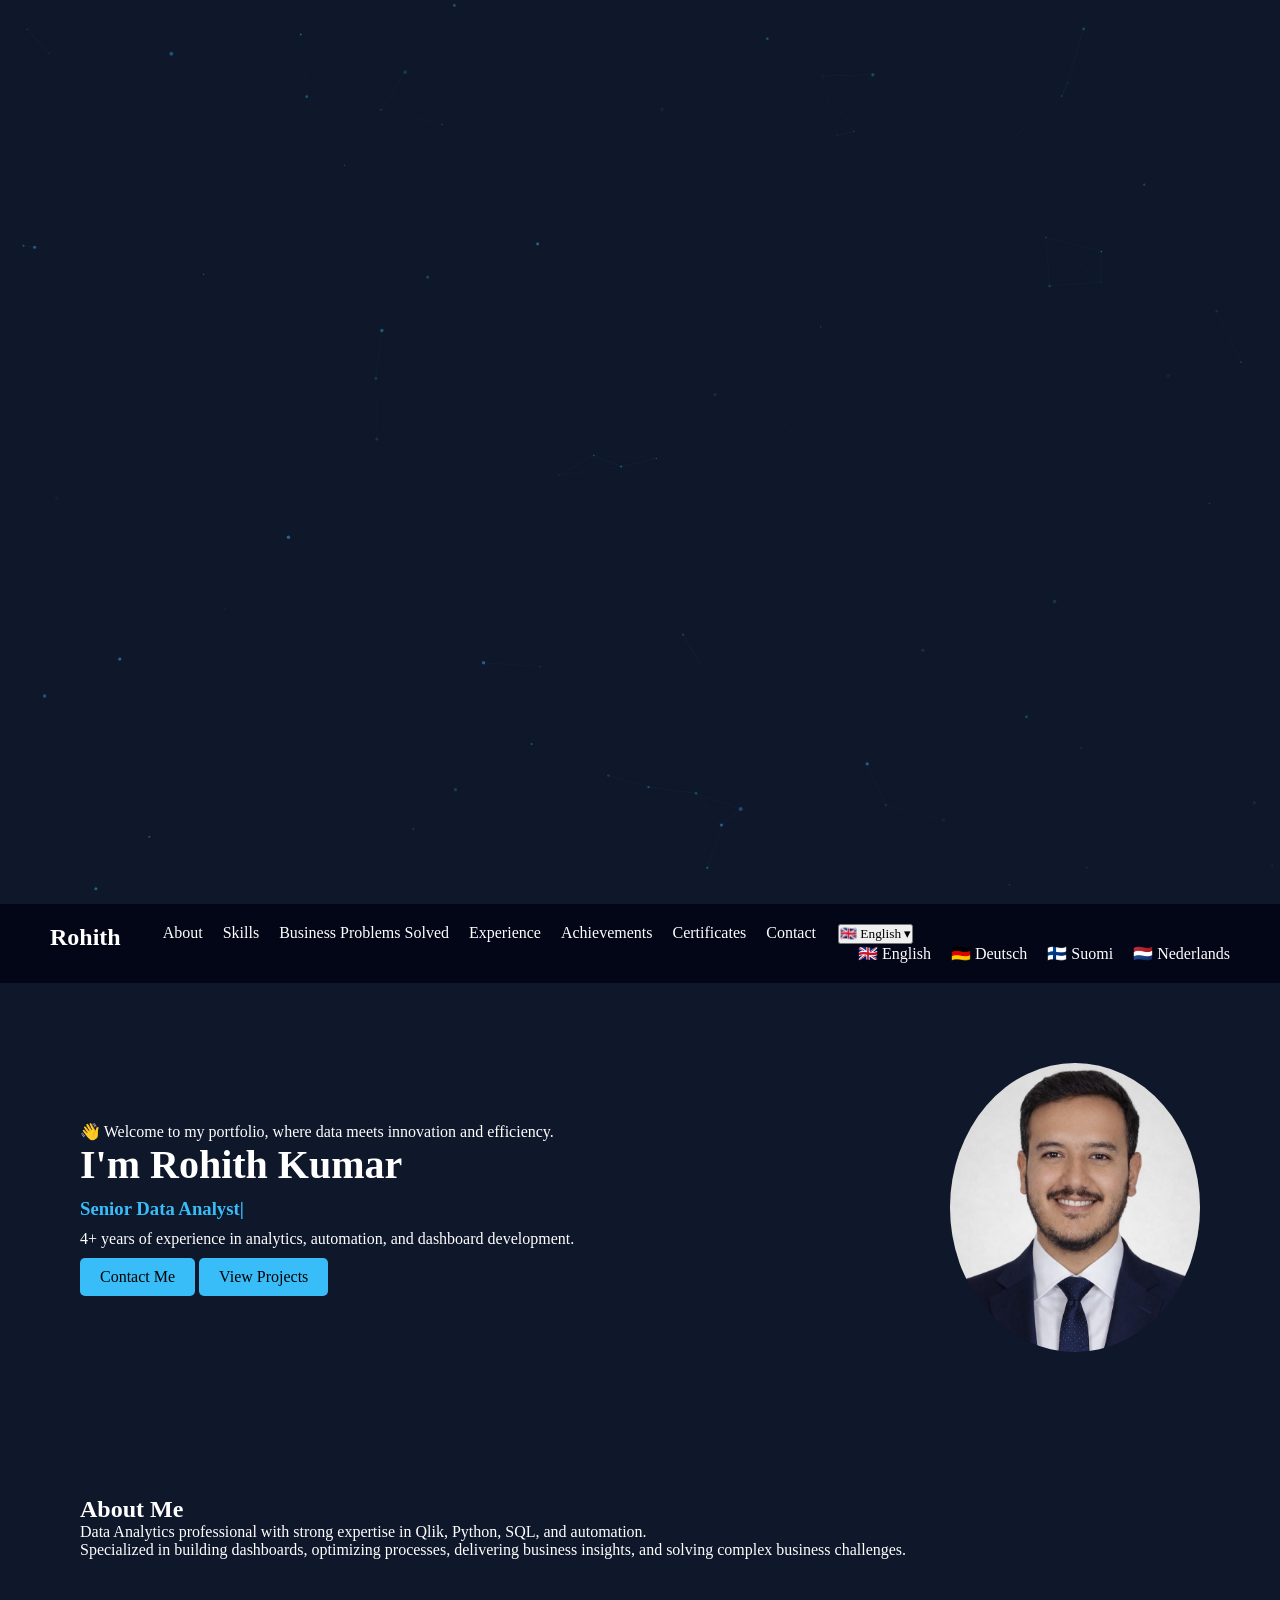
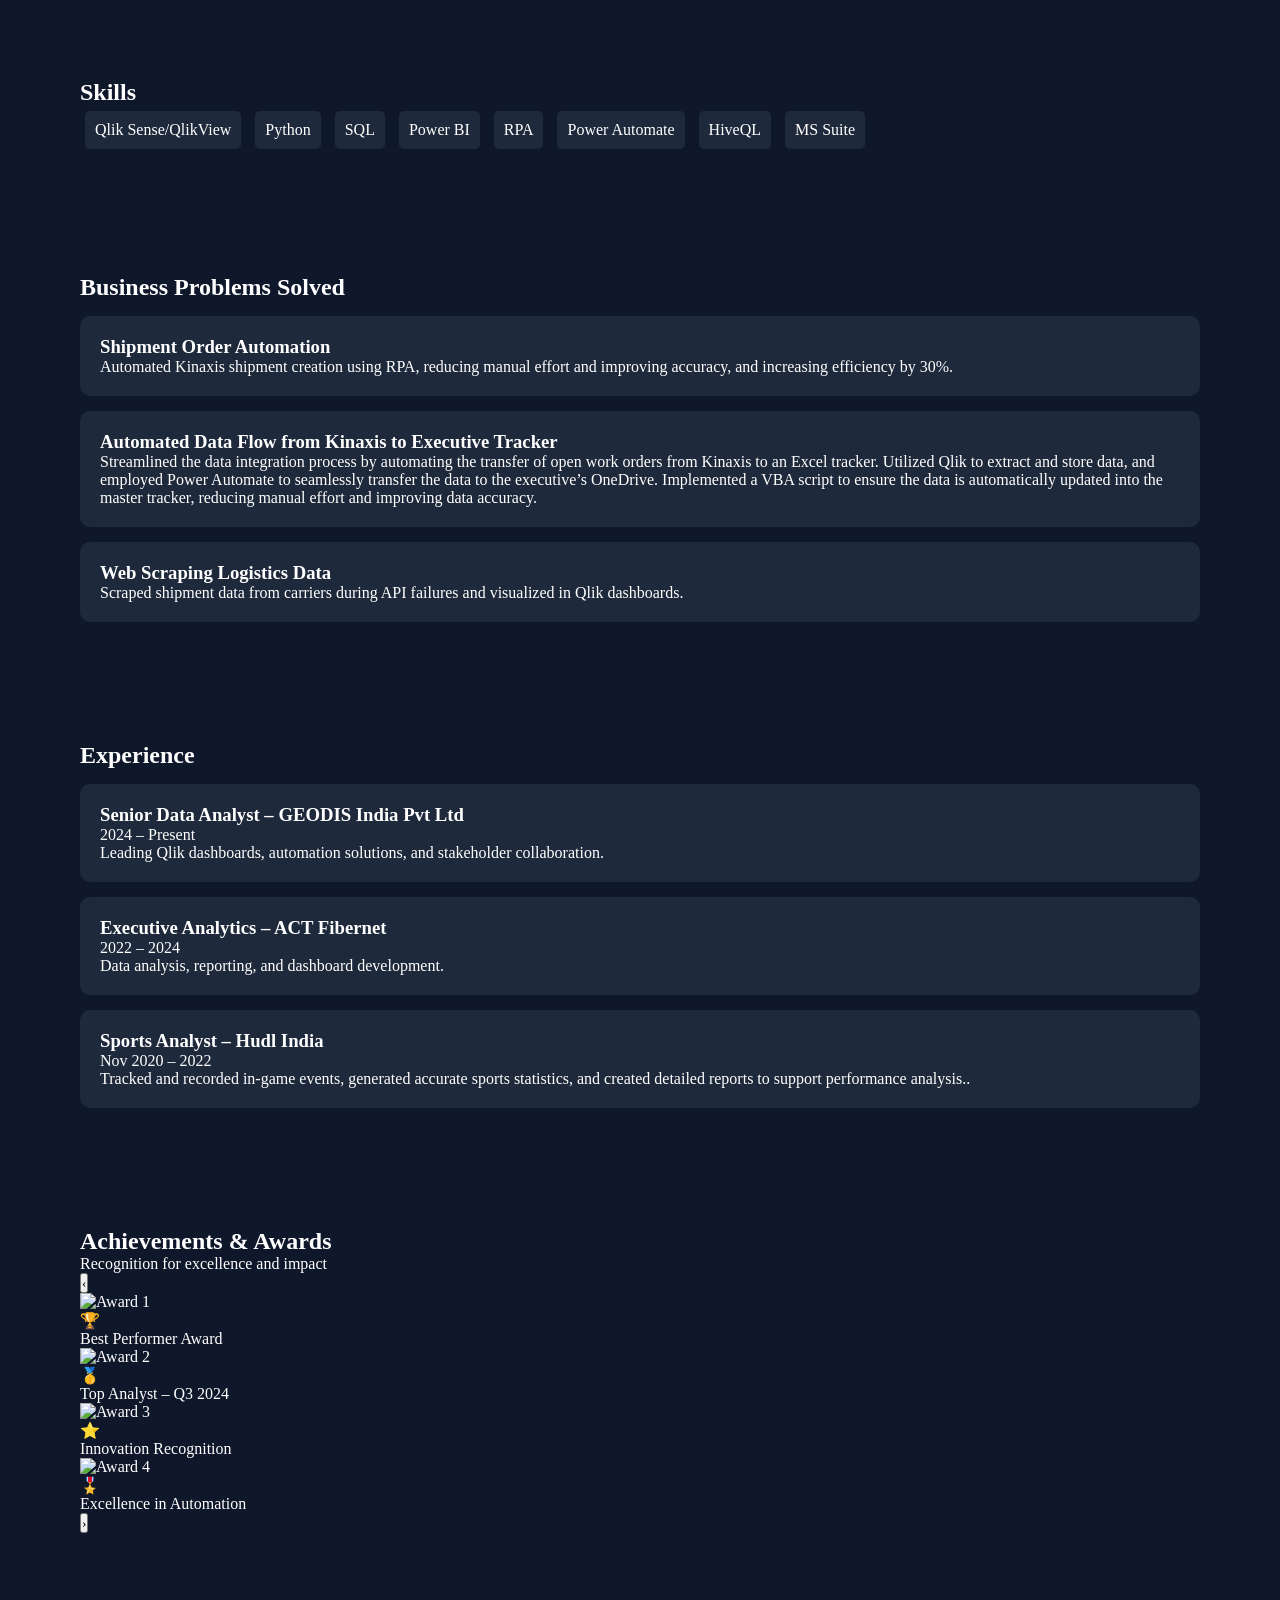
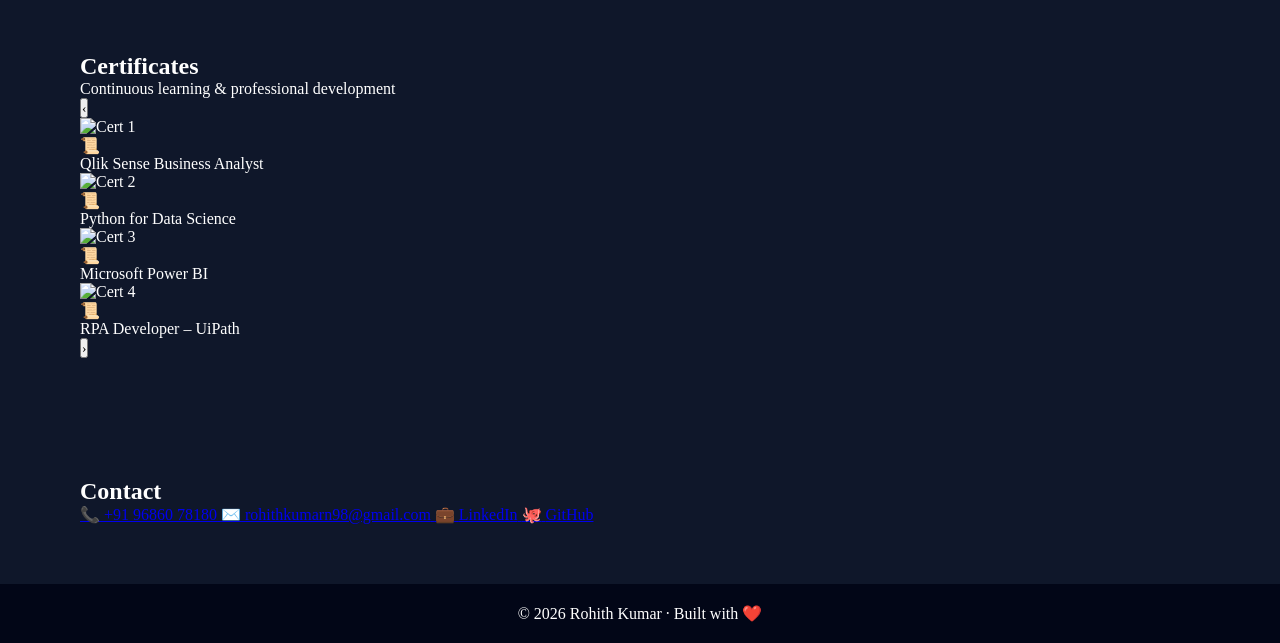
==== index.html @ 21ebf05f "Update fmt.Println message from 'Hello' to 'Goodbye'" ====
<!DOCTYPE html>
<html lang="en">
<head>
    <meta charset="UTF-8">
    <meta name="viewport" content="width=device-width, initial-scale=1.0">
    <title>Rohith Kumar | Data Analyst</title>
    <link rel="stylesheet" href="style.css">
</head>
<body>

<!-- PARTICLE CANVAS -->
<canvas id="particles"></canvas>

<!-- NAVBAR -->
<nav id="navbar">
    <h2 class="nav-logo">Rohith</h2>
    <ul>
        <li><a href="#about"        data-i18n="nav_about">About</a></li>
        <li><a href="#skills"       data-i18n="nav_skills">Skills</a></li>
        <li><a href="#projects"     data-i18n="nav_projects">Business Problems Solved</a></li>
        <li><a href="#experience"   data-i18n="nav_experience">Experience</a></li>
        <li><a href="#achievements" data-i18n="nav_achievements">Achievements</a></li>
        <li><a href="#certificates" data-i18n="nav_certificates">Certificates</a></li>
        <li><a href="#contact"      data-i18n="nav_contact">Contact</a></li>
    </ul>
    <div class="lang-dropdown" id="langDropdown">
        <button class="lang-btn" onclick="toggleLangMenu()" id="langBtn" aria-haspopup="true" aria-expanded="false">
            <span id="currentFlag">🇬🇧</span>
            <span id="currentLangName">English</span>
            <span class="lang-arrow">▾</span>
        </button>
        <ul class="lang-menu" id="langMenu" role="menu">
            <li class="lang-option active" data-lang="en" onclick="setLanguage('en')" role="menuitem"><span>🇬🇧</span> English</li>
            <li class="lang-option" data-lang="de" onclick="setLanguage('de')" role="menuitem"><span>🇩🇪</span> Deutsch</li>
            <li class="lang-option" data-lang="fi" onclick="setLanguage('fi')" role="menuitem"><span>🇫🇮</span> Suomi</li>
            <li class="lang-option" data-lang="nl" onclick="setLanguage('nl')" role="menuitem"><span>🇳🇱</span> Nederlands</li>
        </ul>
    </div>
</nav>

<!-- HERO -->
<section class="hero">
    <div class="hero-text">
        <p class="hero-eyebrow">👋 Welcome to my portfolio, where data meets innovation and efficiency.</p>
        <h1 data-i18n="hero_greeting">I'm Rohith Kumar</h1>
        <h3 class="typewriter-wrap">
            <span id="typewriter"></span><span class="cursor">|</span>
        </h3>
        <p data-i18n="hero_desc" class="hero-desc">4+ years of experience in analytics, automation, and dashboard development.</p>
        <div class="hero-btns">
            <a href="#contact" class="btn" data-i18n="hero_cta">Contact Me</a>
            <a href="#projects" class="btn btn-outline" data-i18n="hero_projects_btn">View Projects</a>
        </div>
    </div>
    <div class="hero-img">
        <div class="img-ring"></div>
        <img src="images/profile.jpg" alt="Rohith">
    </div>
</section>

<!-- ABOUT -->
<section id="about" class="reveal">
    <h2 data-i18n="nav_about">About Me</h2>
    <p data-i18n="about_text">Data Analytics professional with strong expertise in Qlik, Python, SQL, and automation. <br>
        Specialized in building dashboards, optimizing processes, delivering business insights, and solving complex business challenges.</p>
</section>

<!-- SKILLS -->
<section id="skills" class="reveal">
    <h2 data-i18n="nav_skills">Skills</h2>
    <div class="skills-container">
        <span class="skill-tag">Qlik Sense/QlikView</span>
        <span class="skill-tag">Python</span>
        <span class="skill-tag">SQL</span>
        <span class="skill-tag">Power BI</span>
        <span class="skill-tag">RPA</span>
        <span class="skill-tag">Power Automate</span>
        <span class="skill-tag">HiveQL</span>
        <span class="skill-tag">MS Suite</span>
    </div>
</section>

<!-- PROJECTS -->
<section id="projects" class="reveal">
    <h2 data-i18n="nav_projects">Business Problems Solved</h2>
    <div class="card stagger-child">
        <h3 data-i18n="proj1_title">Shipment Order Automation</h3>
        <p data-i18n="proj1_desc">Automated Kinaxis shipment creation using RPA, reducing manual effort and improving accuracy, and increasing efficiency by 30%.</p>
    </div>
    <div class="card stagger-child">
        <h3 data-i18n="proj2_title">Automated Data Flow from Kinaxis to Executive Tracker</h3>
        <p data-i18n="proj2_desc">Streamlined the data integration process by automating the transfer of open work orders from Kinaxis to an Excel tracker. 
            Utilized Qlik to extract and store data, and employed Power Automate to seamlessly transfer the data to the executive’s OneDrive. 
            Implemented a VBA script to ensure the data is automatically updated into the master tracker, reducing manual effort and improving data accuracy.</p>
    </div>
    <div class="card stagger-child">
        <h3 data-i18n="proj3_title">Web Scraping Logistics Data</h3>
        <p data-i18n="proj3_desc">Scraped shipment data from carriers during API failures and visualized in Qlik dashboards.</p>
    </div>
</section>

<!-- EXPERIENCE -->
<section id="experience" class="reveal">
    <h2 data-i18n="nav_experience">Experience</h2>
    <div class="timeline">
        <div class="tl-item stagger-child">
            <div class="tl-dot"></div>
            <div class="card tl-card">
                <h3 data-i18n="exp1_title">Senior Data Analyst – GEODIS India Pvt Ltd</h3>
                <p class="tl-date">2024 – Present</p>
                <p data-i18n="exp1_desc">Leading Qlik dashboards, automation solutions, and stakeholder collaboration.</p>
            </div>
        </div>
        <div class="tl-item stagger-child">
            <div class="tl-dot"></div>
            <div class="card tl-card">
                <h3 data-i18n="exp2_title">Executive Analytics – ACT Fibernet</h3>
                <p class="tl-date">2022 – 2024</p>
                <p data-i18n="exp2_desc">Data analysis, reporting, and dashboard development.</p>
            </div>
        </div>
        <div class="tl-item stagger-child">
            <div class="tl-dot"></div>
            <div class="card tl-card">
                <h3 data-i18n="exp3_title">Sports Analyst – Hudl India</h3>
                <p class="tl-date">Nov 2020 – 2022</p>
                <p data-i18n="exp3_desc">Tracked and recorded in-game events, generated accurate sports statistics, and created detailed reports to support performance analysis..</p>
            </div>
        </div>
    </div>
</section>

<!-- ACHIEVEMENTS -->
<section id="achievements" class="reveal">
    <h2 data-i18n="nav_achievements">Achievements & Awards</h2>
    <p class="section-subtitle" data-i18n="achievements_subtitle">Recognition for excellence and impact</p>
    <div class="carousel-wrapper">
        <button class="carousel-btn" onclick="moveCarousel('achievements-track',-1)">&#8249;</button>
        <div class="carousel-viewport">
            <div class="carousel-track" id="achievements-track">
                <div class="carousel-slide">
                    <div class="slide-img-wrap"><img src="images/achievements/award1.jpg" alt="Award 1" onerror="this.parentElement.classList.add('img-placeholder')"><div class="placeholder-icon">🏆</div></div>
                    <p class="slide-label" data-i18n="award1_label">Best Performer Award</p>
                </div>
                <div class="carousel-slide">
                    <div class="slide-img-wrap"><img src="images/achievements/award2.jpg" alt="Award 2" onerror="this.parentElement.classList.add('img-placeholder')"><div class="placeholder-icon">🥇</div></div>
                    <p class="slide-label" data-i18n="award2_label">Top Analyst – Q3 2024</p>
                </div>
                <div class="carousel-slide">
                    <div class="slide-img-wrap"><img src="images/achievements/award3.jpg" alt="Award 3" onerror="this.parentElement.classList.add('img-placeholder')"><div class="placeholder-icon">⭐</div></div>
                    <p class="slide-label" data-i18n="award3_label">Innovation Recognition</p>
                </div>
                <div class="carousel-slide">
                    <div class="slide-img-wrap"><img src="images/achievements/award4.jpg" alt="Award 4" onerror="this.parentElement.classList.add('img-placeholder')"><div class="placeholder-icon">🎖️</div></div>
                    <p class="slide-label" data-i18n="award4_label">Excellence in Automation</p>
                </div>
            </div>
        </div>
        <button class="carousel-btn" onclick="moveCarousel('achievements-track',1)">&#8250;</button>
    </div>
    <div class="carousel-dots" id="achievements-dots"></div>
</section>

<!-- CERTIFICATES -->
<section id="certificates" class="reveal">
    <h2 data-i18n="nav_certificates">Certificates</h2>
    <p class="section-subtitle" data-i18n="certificates_subtitle">Continuous learning & professional development</p>
    <div class="carousel-wrapper">
        <button class="carousel-btn" onclick="moveCarousel('certificates-track',-1)">&#8249;</button>
        <div class="carousel-viewport">
            <div class="carousel-track" id="certificates-track">
                <div class="carousel-slide">
                    <div class="slide-img-wrap"><img src="images/certificates/cert1.jpg" alt="Cert 1" onerror="this.parentElement.classList.add('img-placeholder')"><div class="placeholder-icon">📜</div></div>
                    <p class="slide-label">Qlik Sense Business Analyst</p>
                </div>
                <div class="carousel-slide">
                    <div class="slide-img-wrap"><img src="images/certificates/cert2.jpg" alt="Cert 2" onerror="this.parentElement.classList.add('img-placeholder')"><div class="placeholder-icon">📜</div></div>
                    <p class="slide-label">Python for Data Science</p>
                </div>
                <div class="carousel-slide">
                    <div class="slide-img-wrap"><img src="images/certificates/cert3.jpg" alt="Cert 3" onerror="this.parentElement.classList.add('img-placeholder')"><div class="placeholder-icon">📜</div></div>
                    <p class="slide-label">Microsoft Power BI</p>
                </div>
                <div class="carousel-slide">
                    <div class="slide-img-wrap"><img src="images/certificates/cert4.jpg" alt="Cert 4" onerror="this.parentElement.classList.add('img-placeholder')"><div class="placeholder-icon">📜</div></div>
                    <p class="slide-label">RPA Developer – UiPath</p>
                </div>
            </div>
        </div>
        <button class="carousel-btn" onclick="moveCarousel('certificates-track',1)">&#8250;</button>
    </div>
    <div class="carousel-dots" id="certificates-dots"></div>
</section>

<!-- CONTACT -->
<section id="contact" class="reveal">
    <h2 data-i18n="nav_contact">Contact</h2>
    <div class="contact-grid">
        <a class="contact-card" href="tel:+919686078180">
            <span class="contact-icon">📞</span>
            <span>+91 96860 78180</span>
        </a>
        <a class="contact-card" href="mailto:rohithkumarn98@gmail.com">
            <span class="contact-icon">✉️</span>
            <span>rohithkumarn98@gmail.com</span>
        </a>
        <a class="contact-card" href="https://www.linkedin.com/in/rohith-kumar-n-ba885510a/" target="_blank" rel="noopener noreferrer">
            <span class="contact-icon">💼</span>
            <span>LinkedIn</span>
        </a>
        <a class="contact-card" href="https://github.com/Rohithmalur" target="_blank" rel="noopener noreferrer">
            <span class="contact-icon">🐙</span>
            <span>GitHub</span>
        </a>
    </div>
</section>

<footer>
    <p>© 2026 Rohith Kumar · Built with ❤️</p>
</footer>

<script>
// ═══════════════════════════════════════════════════════
//  PARTICLES
// ═══════════════════════════════════════════════════════
(function () {
    const canvas = document.getElementById('particles');
    const ctx = canvas.getContext('2d');
    let W, H, dots = [];

    function resize() {
        W = canvas.width  = window.innerWidth;
        H = canvas.height = window.innerHeight;
    }

    function makeDot() {
        return {
            x: Math.random() * W,
            y: Math.random() * H,
            r: Math.random() * 1.5 + 0.5,
            dx: (Math.random() - 0.5) * 0.4,
            dy: (Math.random() - 0.5) * 0.4,
            a: Math.random()
        };
    }

    function init() {
        resize();
        dots = Array.from({ length: 80 }, makeDot);
    }

    function draw() {
        ctx.clearRect(0, 0, W, H);
        dots.forEach(d => {
            d.x += d.dx; d.y += d.dy;
            if (d.x < 0 || d.x > W) d.dx *= -1;
            if (d.y < 0 || d.y > H) d.dy *= -1;
            ctx.beginPath();
            ctx.arc(d.x, d.y, d.r, 0, Math.PI * 2);
            ctx.fillStyle = `rgba(56,189,248,${d.a * 0.5})`;
            ctx.fill();
        });
        // lines between nearby dots
        for (let i = 0; i < dots.length; i++) {
            for (let j = i + 1; j < dots.length; j++) {
                const dx = dots[i].x - dots[j].x;
                const dy = dots[i].y - dots[j].y;
                const dist = Math.sqrt(dx * dx + dy * dy);
                if (dist < 120) {
                    ctx.beginPath();
                    ctx.moveTo(dots[i].x, dots[i].y);
                    ctx.lineTo(dots[j].x, dots[j].y);
                    ctx.strokeStyle = `rgba(56,189,248,${0.12 * (1 - dist / 120)})`;
                    ctx.lineWidth = 0.6;
                    ctx.stroke();
                }
            }
        }
        requestAnimationFrame(draw);
    }

    window.addEventListener('resize', resize);
    init();
    draw();
})();

// ═══════════════════════════════════════════════════════
//  TYPEWRITER
// ═══════════════════════════════════════════════════════
const roles = [
    'Senior Data Analyst',
    'RPA Specialist',
    'BI Developer',
    'AI/ML Enthusiast'
];
let rIdx = 0, cIdx = 0, deleting = false;
const twEl = document.getElementById('typewriter');

function typeWriter() {
    const word = roles[rIdx];
    if (!deleting) {
        twEl.textContent = word.slice(0, ++cIdx);
        if (cIdx === word.length) { deleting = true; setTimeout(typeWriter, 1800); return; }
    } else {
        twEl.textContent = word.slice(0, --cIdx);
        if (cIdx === 0) { deleting = false; rIdx = (rIdx + 1) % roles.length; }
    }
    setTimeout(typeWriter, deleting ? 60 : 100);
}
typeWriter();

// ═══════════════════════════════════════════════════════
//  SCROLL REVEAL
// ═══════════════════════════════════════════════════════
const revealObs = new IntersectionObserver((entries) => {
    entries.forEach(entry => {
        if (entry.isIntersecting) {
            entry.target.classList.add('revealed');
            // stagger children
            entry.target.querySelectorAll('.stagger-child').forEach((el, i) => {
                el.style.transitionDelay = `${i * 0.12}s`;
                el.classList.add('revealed');
            });
            entry.target.querySelectorAll('.skill-tag').forEach((el, i) => {
                el.style.transitionDelay = `${i * 0.07}s`;
                el.classList.add('revealed');
            });
        }
    });
}, { threshold: 0.12 });

document.querySelectorAll('.reveal').forEach(el => revealObs.observe(el));

// ═══════════════════════════════════════════════════════
//  NAVBAR SCROLL SHRINK
// ═══════════════════════════════════════════════════════
window.addEventListener('scroll', () => {
    document.getElementById('navbar').classList.toggle('scrolled', window.scrollY > 40);
});

// ═══════════════════════════════════════════════════════
//  ACTIVE NAV LINK
// ═══════════════════════════════════════════════════════
const sections = document.querySelectorAll('section[id]');
const navLinks = document.querySelectorAll('nav ul a');
window.addEventListener('scroll', () => {
    let current = '';
    sections.forEach(s => {
        if (window.scrollY >= s.offsetTop - 120) current = s.id;
    });
    navLinks.forEach(a => {
        a.classList.toggle('active-link', a.getAttribute('href') === '#' + current);
    });
});

// ═══════════════════════════════════════════════════════
//  TRANSLATIONS
// ═══════════════════════════════════════════════════════
const translations = {
    en: {
        nav_about:"About", nav_skills:"Skills", nav_projects:"Projects",
        nav_experience:"Experience", nav_achievements:"Achievements & Awards",
        nav_certificates:"Certificates", nav_contact:"Contact",
        hero_greeting:"Hi, I'm Rohith Kumar",
        hero_desc:"4+ years of experience in analytics, automation, and dashboard development.",
        hero_cta:"Contact Me", hero_projects_btn:"View Projects",
        about_text:"Data Analytics professional with strong expertise in Qlik, Python, SQL, and automation. Specialized in building dashboards, optimizing processes, and delivering business insights.",
        proj1_title:"Shipment Order Automation",
        proj1_desc:"Automated Kinaxis shipment creation using RPA, reducing manual effort and improving accuracy.",
        proj2_title:"Work Order Pipeline",
        proj2_desc:"Built automated pipeline routing tasks to operations, reducing processing time.",
        proj3_title:"Web Scraping Logistics Data",
        proj3_desc:"Scraped shipment data from carriers during API failures and visualized in Qlik dashboards.",
        exp1_title:"Senior Data Analyst – GEODIS India Pvt Ltd",
        exp1_desc:"Leading Qlik dashboards, automation solutions, and stakeholder collaboration.",
        exp2_title:"Executive Analytics – ACT Fibernet",
        exp2_desc:"Data analysis, reporting, and dashboard development.",
        exp3_title:"Sports Analyst – Hudl India",
        exp3_desc:"Data analysis, reporting, and dashboard development.",
        achievements_subtitle:"Recognition for excellence and impact",
        certificates_subtitle:"Continuous learning & professional development",
        award1_label:"Best Performer Award", award2_label:"Top Analyst – Q3 2024",
        award3_label:"Innovation Recognition", award4_label:"Excellence in Automation",
        contact_phone:"Phone No",
    },
    de: {
        nav_about:"Über mich", nav_skills:"Fähigkeiten", nav_projects:"Projekte",
        nav_experience:"Erfahrung", nav_achievements:"Auszeichnungen",
        nav_certificates:"Zertifikate", nav_contact:"Kontakt",
        hero_greeting:"Hallo, ich bin Rohith Kumar",
        hero_desc:"Über 4 Jahre Erfahrung in Analytik, Automatisierung und Dashboard-Entwicklung.",
        hero_cta:"Kontaktiere mich", hero_projects_btn:"Projekte ansehen",
        about_text:"Data-Analytics-Fachmann mit fundierter Expertise in Qlik, Python, SQL und Automatisierung. Spezialisiert auf die Erstellung von Dashboards, Prozessoptimierung und die Lieferung von Geschäftseinblicken.",
        proj1_title:"Automatisierung von Versandaufträgen",
        proj1_desc:"Automatisierte Kinaxis-Sendungserstellung mit RPA, Reduzierung des manuellen Aufwands.",
        proj2_title:"Arbeitsauftrags-Pipeline",
        proj2_desc:"Automatisierte Pipeline zum Weiterleiten von Aufgaben an den Betrieb.",
        proj3_title:"Web Scraping von Logistikdaten",
        proj3_desc:"Sendungsdaten bei API-Ausfällen gescrapt und in Qlik-Dashboards visualisiert.",
        exp1_title:"Senior Data Analyst – GEODIS India Pvt Ltd",
        exp1_desc:"Leitung von Qlik-Dashboards, Automatisierungslösungen und Stakeholder-Zusammenarbeit.",
        exp2_title:"Executive Analytics – ACT Fibernet",
        exp2_desc:"Datenanalyse, Berichterstattung und Dashboard-Entwicklung.",
        exp3_title:"Sports Analyst – Hudl India",
        exp3_desc:"Datenanalyse, Berichterstattung und Dashboard-Entwicklung.",
        achievements_subtitle:"Anerkennung für Exzellenz und Wirkung",
        certificates_subtitle:"Kontinuierliches Lernen & berufliche Weiterentwicklung",
        award1_label:"Bester Mitarbeiter Preis", award2_label:"Top-Analyst – Q3 2024",
        award3_label:"Innovationsanerkennung", award4_label:"Exzellenz in der Automatisierung",
        contact_phone:"Telefonnummer",
    },
    fi: {
        nav_about:"Tietoja", nav_skills:"Taidot", nav_projects:"Projektit",
        nav_experience:"Kokemus", nav_achievements:"Saavutukset & Palkinnot",
        nav_certificates:"Sertifikaatit", nav_contact:"Yhteystiedot",
        hero_greeting:"Hei, olen Rohith Kumar",
        hero_desc:"Yli 4 vuoden kokemus analytiikasta, automaatiosta ja kojelautakehityksestä.",
        hero_cta:"Ota yhteyttä", hero_projects_btn:"Katso projektit",
        about_text:"Data-analytiikan ammattilainen, jolla on vahva osaaminen Qlikissä, Pythonissa, SQL:ssä ja automaatiossa.",
        proj1_title:"Lähetystilausten automaatio",
        proj1_desc:"Automatisoitu Kinaxis-lähetysten luominen RPA:lla.",
        proj2_title:"Työtilaus-putkilinja",
        proj2_desc:"Rakennettu automaattinen putkilinja tehtävien ohjaamiseksi toiminnoille.",
        proj3_title:"Logistiikkatietojen web-kaavinta",
        proj3_desc:"Kerätty lähetystietoja rahdinantajilta API-virheiden aikana.",
        exp1_title:"Vanhempi data-analyytikko – GEODIS India Pvt Ltd",
        exp1_desc:"Qlik-kojelautien, automaatioratkaisujen ja sidosryhmäyhteistyön johtaminen.",
        exp2_title:"Analytiikan toimihenkilö – ACT Fibernet",
        exp2_desc:"Data-analyysi, raportointi ja kojelautakehitys.",
        exp3_title:"Urheiluanalyytikko – Hudl India",
        exp3_desc:"Data-analyysi, raportointi ja kojelautakehitys.",
        achievements_subtitle:"Tunnustus erinomaisuudesta ja vaikutuksesta",
        certificates_subtitle:"Jatkuva oppiminen & ammatillinen kehitys",
        award1_label:"Paras suorittaja -palkinto", award2_label:"Huippuanalyytikko – Q3 2024",
        award3_label:"Innovaatiotunnustus", award4_label:"Erinomaisuus automaatiossa",
        contact_phone:"Puhelinnumero",
    },
    nl: {
        nav_about:"Over mij", nav_skills:"Vaardigheden", nav_projects:"Projecten",
        nav_experience:"Ervaring", nav_achievements:"Prestaties & Prijzen",
        nav_certificates:"Certificaten", nav_contact:"Contact",
        hero_greeting:"Hoi, ik ben Rohith Kumar",
        hero_desc:"Meer dan 4 jaar ervaring in analytics, automatisering en dashboard-ontwikkeling.",
        hero_cta:"Neem contact op", hero_projects_btn:"Bekijk projecten",
        about_text:"Data Analytics professional met sterke expertise in Qlik, Python, SQL en automatisering. Gespecialiseerd in het bouwen van dashboards en het leveren van zakelijke inzichten.",
        proj1_title:"Automatisering van verzendorders",
        proj1_desc:"Geautomatiseerde Kinaxis-zendingscreatie met RPA, vermindering van handmatige inspanning.",
        proj2_title:"Werkorder-pijplijn",
        proj2_desc:"Geautomatiseerde pijplijn gebouwd voor het routeren van taken naar operaties.",
        proj3_title:"Web scraping van logistieke data",
        proj3_desc:"Verzendingsgegevens gescrapet bij API-storingen en gevisualiseerd in Qlik-dashboards.",
        exp1_title:"Senior Data Analyst – GEODIS India Pvt Ltd",
        exp1_desc:"Leiding over Qlik-dashboards, automatiseringsoplossingen en samenwerking met belanghebbenden.",
        exp2_title:"Executive Analytics – ACT Fibernet",
        exp2_desc:"Data-analyse, rapportage en dashboard-ontwikkeling.",
        exp3_title:"Sports Analyst – Hudl India",
        exp3_desc:"Data-analyse, rapportage en dashboard-ontwikkeling.",
        achievements_subtitle:"Erkenning voor uitmuntendheid en impact",
        certificates_subtitle:"Continu leren & professionele ontwikkeling",
        award1_label:"Beste Presteerder Prijs", award2_label:"Top Analyst – Q3 2024",
        award3_label:"Innovatie Erkenning", award4_label:"Uitmuntendheid in Automatisering",
        contact_phone:"Telefoonnummer",
    }
};

const langMeta = {
    en:{flag:'🇬🇧',name:'English'},
    de:{flag:'🇩🇪',name:'Deutsch'},
    fi:{flag:'🇫🇮',name:'Suomi'},
    nl:{flag:'🇳🇱',name:'Nederlands'},
};

function setLanguage(lang) {
    const t = translations[lang];
    document.documentElement.lang = lang;
    document.querySelectorAll('[data-i18n]').forEach(el => {
        const k = el.getAttribute('data-i18n');
        if (t[k] !== undefined) el.textContent = t[k];
    });
    document.getElementById('currentFlag').textContent     = langMeta[lang].flag;
    document.getElementById('currentLangName').textContent = langMeta[lang].name;
    document.querySelectorAll('.lang-option').forEach(o =>
        o.classList.toggle('active', o.dataset.lang === lang)
    );
    closeLangMenu();
}

function toggleLangMenu() {
    const open = document.getElementById('langMenu').classList.toggle('open');
    document.getElementById('langBtn').setAttribute('aria-expanded', open);
}
function closeLangMenu() {
    document.getElementById('langMenu').classList.remove('open');
    document.getElementById('langBtn').setAttribute('aria-expanded','false');
}
document.addEventListener('click', e => {
    if (!document.getElementById('langDropdown').contains(e.target)) closeLangMenu();
});

// ═══════════════════════════════════════════════════════
//  CAROUSEL
// ═══════════════════════════════════════════════════════
const carouselState = {};

function initCarousel(trackId, dotsId) {
    const track = document.getElementById(trackId);
    const total = track.querySelectorAll('.carousel-slide').length;
    const vis   = getVisible();
    carouselState[trackId] = { current:0, total, autoTimer:null };
    const dotsEl = document.getElementById(dotsId);
    dotsEl.innerHTML = '';
    for (let i = 0; i < total - vis + 1; i++) {
        const d = document.createElement('span');
        d.className = 'dot' + (i===0?' active':'');
        d.addEventListener('click', () => goToSlide(trackId, i));
        dotsEl.appendChild(d);
    }
    startAuto(trackId);
}

function getVisible() {
    return window.innerWidth < 600 ? 1 : window.innerWidth < 900 ? 2 : 3;
}

function goToSlide(trackId, index) {
    const state = carouselState[trackId];
    const track = document.getElementById(trackId);
    const vis   = getVisible();
    const max   = state.total - vis;
    state.current = Math.max(0, Math.min(index, max));
    const w = track.parentElement.offsetWidth / vis;
    track.style.transform = `translateX(-${state.current * w}px)`;
    const dotsId = trackId.replace('-track','-dots');
    document.querySelectorAll(`#${dotsId} .dot`).forEach((d,i)=>
        d.classList.toggle('active', i===state.current)
    );
    resetAuto(trackId);
}

function moveCarousel(trackId, dir) {
    const state = carouselState[trackId];
    const max   = state.total - getVisible();
    let next = state.current + dir;
    if (next < 0) next = max;
    if (next > max) next = 0;
    goToSlide(trackId, next);
}

function startAuto(id) {
    carouselState[id].autoTimer = setInterval(() => moveCarousel(id,1), 3000);
}
function resetAuto(id) {
    clearInterval(carouselState[id].autoTimer);
    startAuto(id);
}

window.addEventListener('load', () => {
    initCarousel('achievements-track','achievements-dots');
    initCarousel('certificates-track','certificates-dots');
    ['achievements-track','certificates-track'].forEach(id => {
        const w = document.getElementById(id).closest('.carousel-wrapper');
        w.addEventListener('mouseenter',()=>clearInterval(carouselState[id].autoTimer));
        w.addEventListener('mouseleave',()=>resetAuto(id));
    });
});

window.addEventListener('resize', () => {
    ['achievements-track','certificates-track'].forEach(id=>{
        if (carouselState[id]) goToSlide(id, carouselState[id].current);
    });
});
</script>
</body>
</html>
---- style.css ----
* {
    margin: 0;
    padding: 0;
    box-sizing: border-box;
    font-family: 'Segoe UI';
}

body {
    background: #0f172a;
    color: white;
}

/* NAV */
nav {
    display: flex;
    justify-content: space-between;
    padding: 20px 50px;
    background: #020617;
}

nav ul {
    display: flex;
    list-style: none;
}

nav ul li {
    margin-left: 20px;
}

nav a {
    color: white;
    text-decoration: none;
}

/* HERO */
.hero {
    display: flex;
    justify-content: space-between;
    align-items: center;
    padding: 80px;
}

.hero-text h1 {
    font-size: 40px;
}

.hero-text h3 {
    color: #38bdf8;
    margin: 10px 0;
}

.btn {
    background: #38bdf8;
    padding: 10px 20px;
    display: inline-block;
    margin-top: 10px;
    text-decoration: none;
    color: black;
    border-radius: 5px;
}

.hero-img img {
    width: 250px;
    border-radius: 50%;
}

/* SECTION */
section {
    padding: 60px 80px;
}

/* SKILLS */
.skills-container span {
    display: inline-block;
    background: #1e293b;
    padding: 10px;
    margin: 5px;
    border-radius: 5px;
}

/* CARDS */
.card {
    background: #1e293b;
    padding: 20px;
    margin-top: 15px;
    border-radius: 10px;
}

/* FOOTER */
footer {
    text-align: center;
    padding: 20px;
    background: #020617;
}
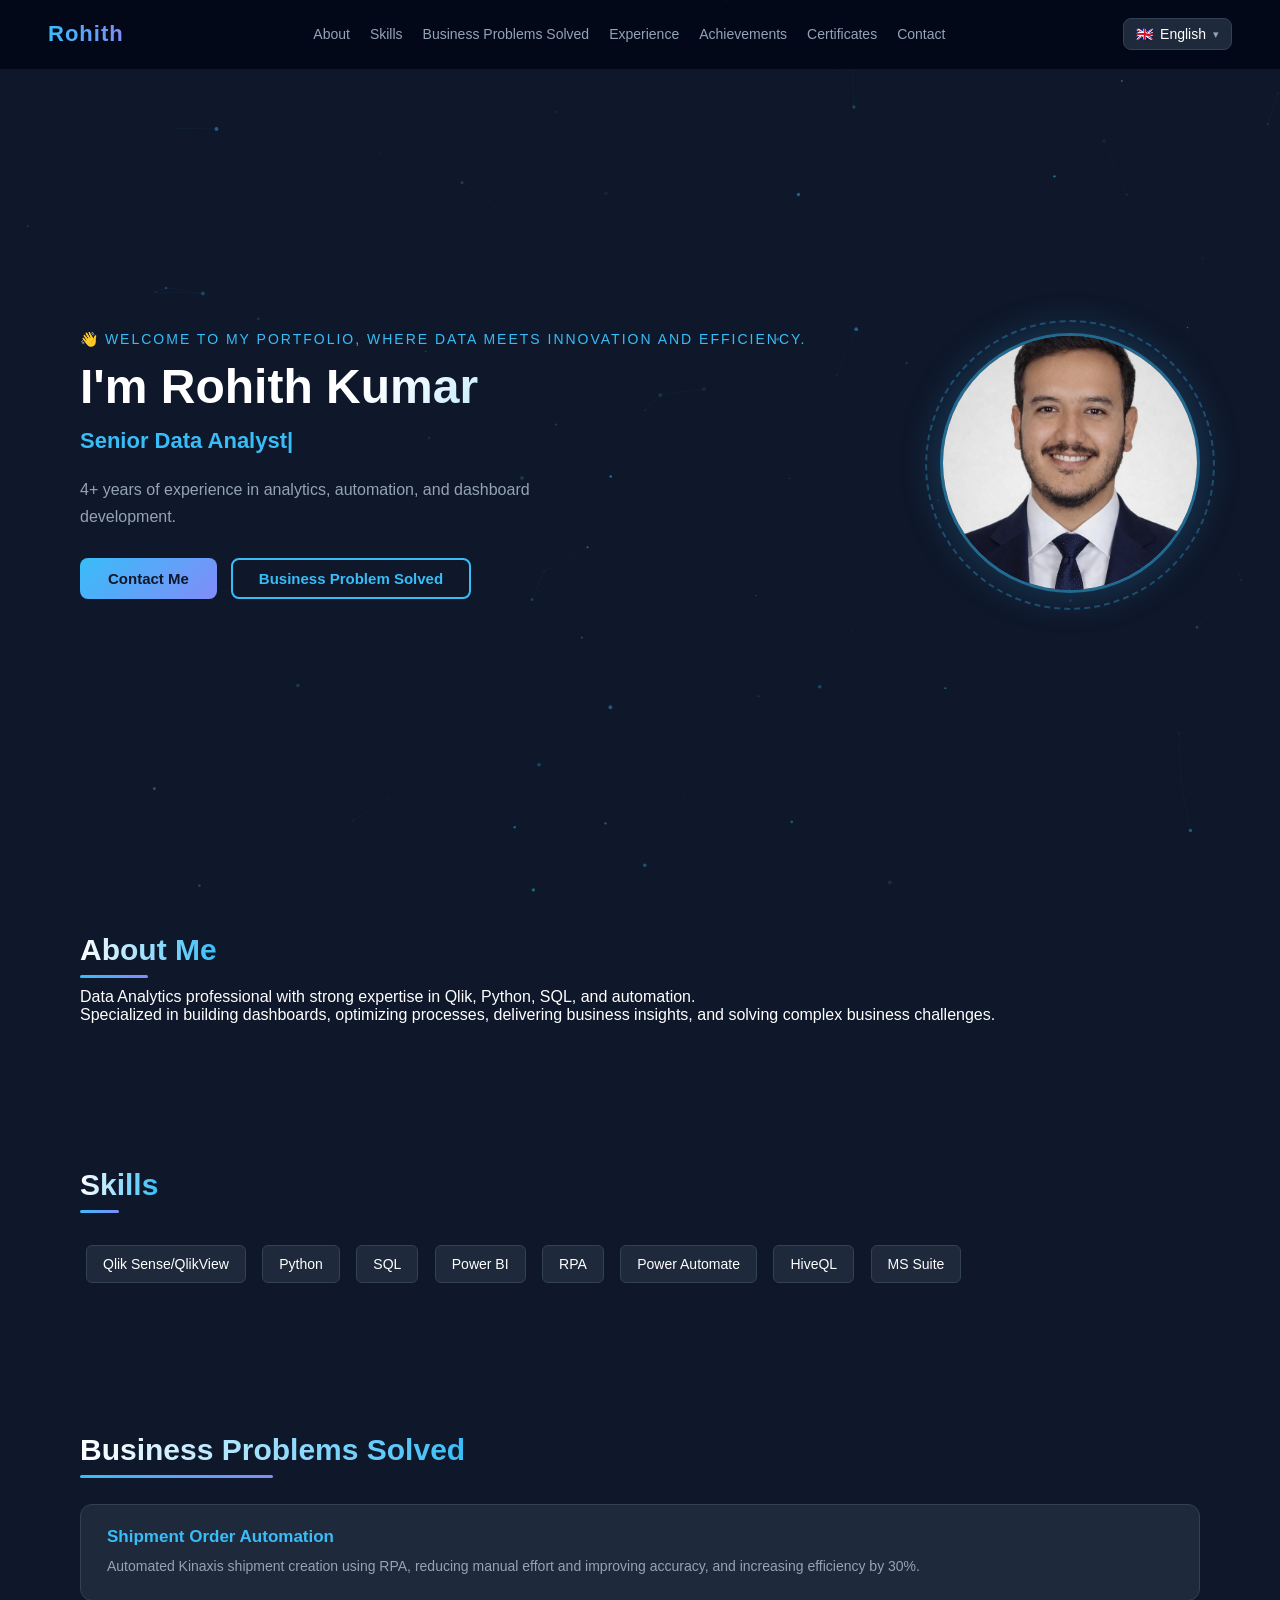
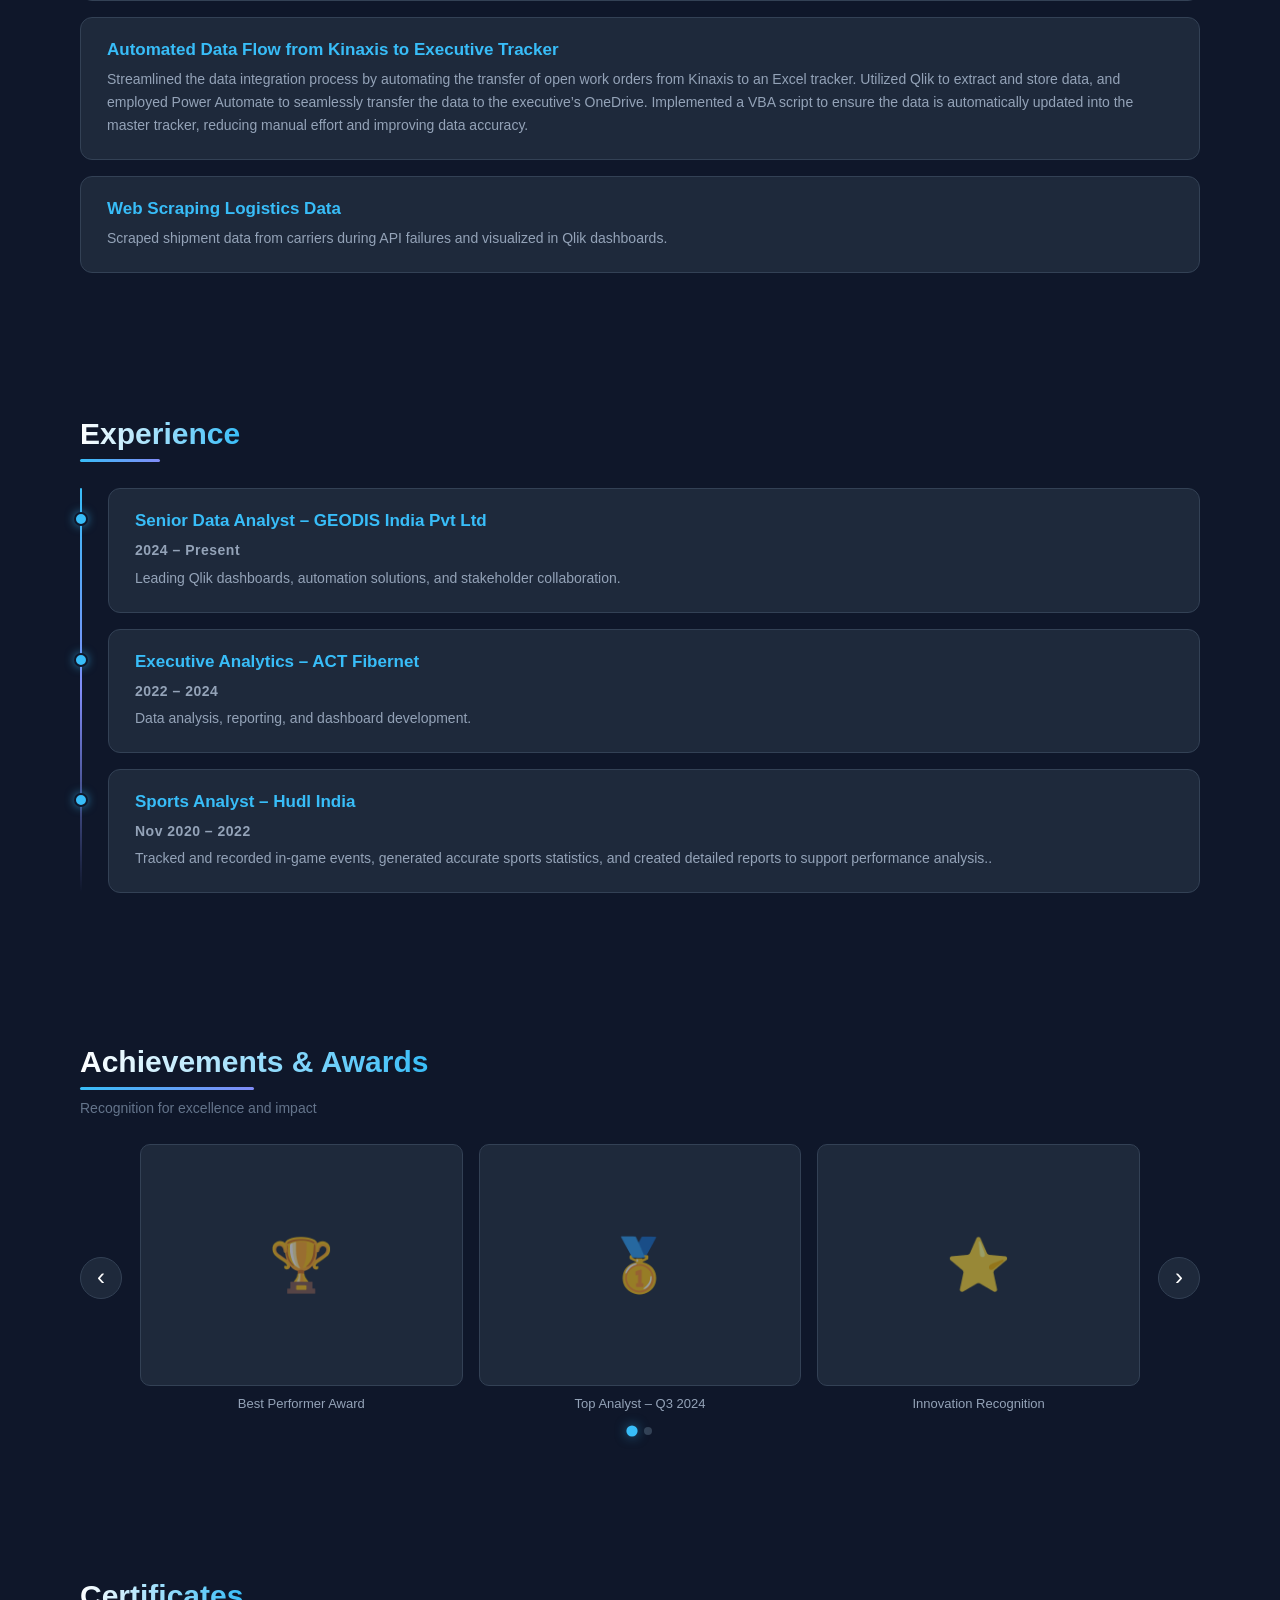
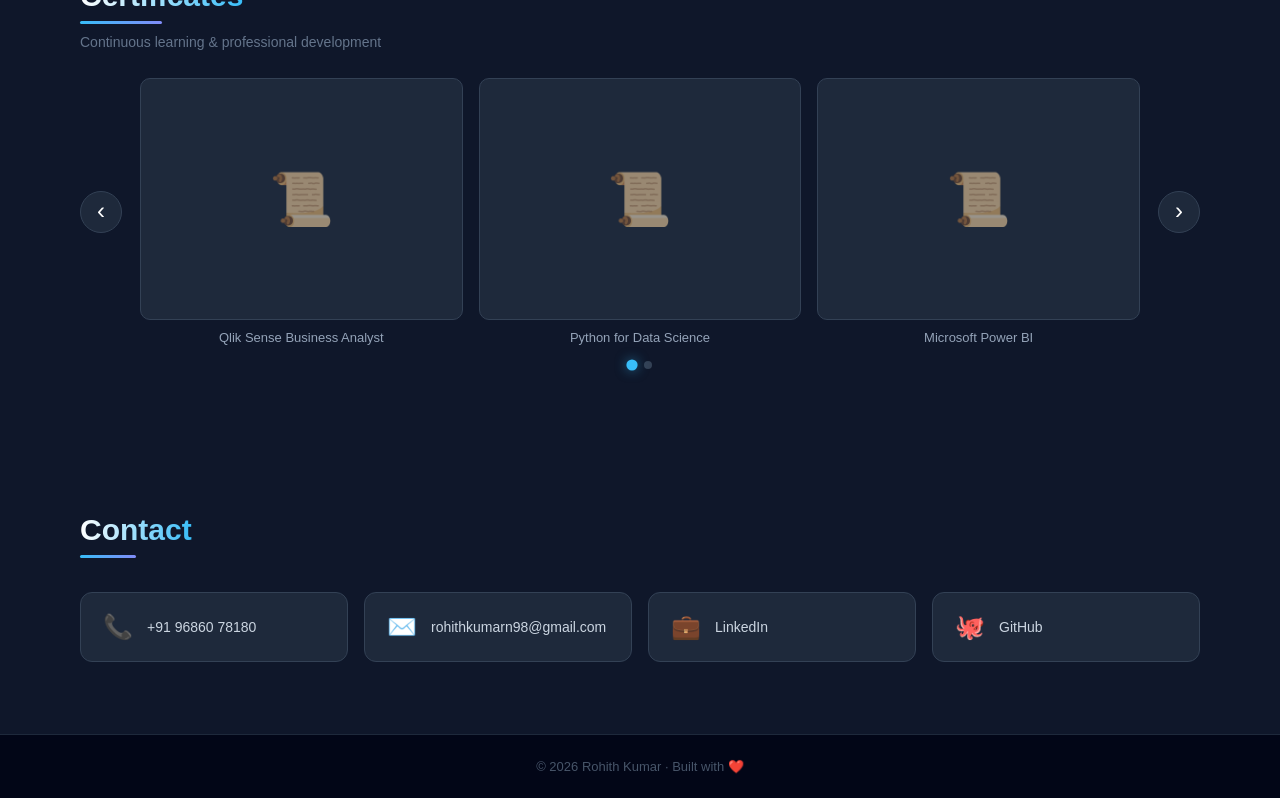
==== commit f0bcbb60: "Update print statement from project to business problem solved" ====
--- a/index.html
+++ b/index.html
@@ -49,7 +49,7 @@
         <p data-i18n="hero_desc" class="hero-desc">4+ years of experience in analytics, automation, and dashboard development.</p>
         <div class="hero-btns">
             <a href="#contact" class="btn" data-i18n="hero_cta">Contact Me</a>
-            <a href="#projects" class="btn btn-outline" data-i18n="hero_projects_btn">View Projects</a>
+            <a href="#projects" class="btn btn-outline" data-i18n="hero_projects_btn">Business Problem Solved</a>
         </div>
     </div>
     <div class="hero-img">
--- a/style.css
+++ b/style.css
@@ -1,94 +1,729 @@
-* {
-    margin: 0;
-    padding: 0;
+/* ════════════════════════════════════════════════════════
+   BASE
+════════════════════════════════════════════════════════ */
+*, *::before, *::after {
+    margin: 0; padding: 0;
     box-sizing: border-box;
-    font-family: 'Segoe UI';
-}
+    font-family: 'Segoe UI', sans-serif;
+}
+
+html { scroll-behavior: smooth; }
 
 body {
     background: #0f172a;
     color: white;
-}
-
-/* NAV */
+    overflow-x: hidden;
+    position: relative;
+    z-index: 0;
+}
+
+/* Particle canvas sits behind everything */
+#particles {
+    position: fixed;
+    inset: 0;
+    z-index: -1;
+    pointer-events: none;
+}
+
+/* All content sits above canvas */
+nav, section, footer { position: relative; }
+
+/* ════════════════════════════════════════════════════════
+   NAV
+════════════════════════════════════════════════════════ */
 nav {
-    display: flex;
-    justify-content: space-between;
-    padding: 20px 50px;
-    background: #020617;
-}
-
-nav ul {
-    display: flex;
-    list-style: none;
-}
-
-nav ul li {
-    margin-left: 20px;
-}
-
-nav a {
-    color: white;
-    text-decoration: none;
-}
-
-/* HERO */
-.hero {
     display: flex;
     justify-content: space-between;
     align-items: center;
-    padding: 80px;
+    padding: 18px 48px;
+    background: rgba(2, 6, 23, 0.85);
+    backdrop-filter: blur(12px);
+    -webkit-backdrop-filter: blur(12px);
+    position: sticky;
+    top: 0;
+    z-index: 200;
+    gap: 16px;
+    flex-wrap: wrap;
+    transition: padding 0.3s, box-shadow 0.3s;
+    border-bottom: 1px solid transparent;
+}
+
+nav.scrolled {
+    padding: 10px 48px;
+    box-shadow: 0 4px 24px rgba(0,0,0,0.5);
+    border-bottom-color: rgba(56,189,248,0.15);
+}
+
+.nav-logo {
+    color: #38bdf8;
+    font-size: 22px;
+    letter-spacing: 1px;
+    background: linear-gradient(90deg, #38bdf8, #818cf8);
+    -webkit-background-clip: text;
+    -webkit-text-fill-color: transparent;
+    background-clip: text;
+    animation: logoPulse 3s ease-in-out infinite;
+}
+
+@keyframes logoPulse {
+    0%, 100% { filter: brightness(1); }
+    50%       { filter: brightness(1.25); }
+}
+
+nav ul {
+    display: flex;
+    list-style: none;
+    flex-wrap: wrap;
+    gap: 4px;
+}
+
+nav ul li { margin-left: 12px; }
+
+nav a {
+    color: #94a3b8;
+    text-decoration: none;
+    font-size: 14px;
+    padding: 4px 2px;
+    position: relative;
+    transition: color 0.25s;
+}
+
+nav a::after {
+    content: '';
+    position: absolute;
+    bottom: -2px; left: 0;
+    width: 0; height: 2px;
+    background: #38bdf8;
+    border-radius: 2px;
+    transition: width 0.3s;
+}
+
+nav a:hover, nav a.active-link { color: #38bdf8; }
+nav a:hover::after, nav a.active-link::after { width: 100%; }
+
+/* ════════════════════════════════════════════════════════
+   LANGUAGE DROPDOWN
+════════════════════════════════════════════════════════ */
+.lang-dropdown { position: relative; flex-shrink: 0; }
+
+.lang-btn {
+    display: flex;
+    align-items: center;
+    gap: 7px;
+    background: #1e293b;
+    border: 1px solid #334155;
+    color: white;
+    padding: 7px 12px;
+    border-radius: 8px;
+    cursor: pointer;
+    font-size: 14px;
+    transition: border-color 0.2s, background 0.2s, box-shadow 0.2s;
+    white-space: nowrap;
+}
+
+.lang-btn:hover {
+    border-color: #38bdf8;
+    box-shadow: 0 0 10px rgba(56,189,248,0.2);
+}
+
+.lang-arrow {
+    font-size: 11px;
+    color: #94a3b8;
+    transition: transform 0.25s;
+}
+.lang-btn[aria-expanded="true"] .lang-arrow { transform: rotate(180deg); }
+
+.lang-menu {
+    display: none;
+    position: absolute;
+    right: 0; top: calc(100% + 8px);
+    background: #1e293b;
+    border: 1px solid #334155;
+    border-radius: 10px;
+    list-style: none;
+    min-width: 160px;
+    overflow: hidden;
+    box-shadow: 0 12px 32px rgba(0,0,0,0.5);
+    z-index: 300;
+    animation: dropIn 0.18s ease;
+}
+
+.lang-menu.open { display: block; }
+
+@keyframes dropIn {
+    from { opacity: 0; transform: translateY(-8px) scale(0.97); }
+    to   { opacity: 1; transform: translateY(0)   scale(1); }
+}
+
+.lang-option {
+    display: flex;
+    align-items: center;
+    gap: 10px;
+    padding: 10px 16px;
+    cursor: pointer;
+    font-size: 14px;
+    color: #cbd5e1;
+    transition: background 0.15s, color 0.15s;
+}
+
+.lang-option span { font-size: 18px; line-height: 1; }
+.lang-option:hover { background: #0f172a; color: white; }
+.lang-option.active { color: #38bdf8; font-weight: 600; background: rgba(56,189,248,0.08); }
+
+/* ════════════════════════════════════════════════════════
+   HERO
+════════════════════════════════════════════════════════ */
+.hero {
+    display: flex;
+    justify-content: space-between;
+    align-items: center;
+    padding: 90px 80px;
+    gap: 40px;
+    min-height: 88vh;
+}
+
+.hero-eyebrow {
+    font-size: 14px;
+    color: #38bdf8;
+    letter-spacing: 2px;
+    text-transform: uppercase;
+    margin-bottom: 12px;
+    animation: fadeDown 0.7s ease both;
 }
 
 .hero-text h1 {
-    font-size: 40px;
-}
-
-.hero-text h3 {
-    color: #38bdf8;
-    margin: 10px 0;
+    font-size: 48px;
+    font-weight: 800;
+    line-height: 1.15;
+    background: linear-gradient(135deg, #ffffff 40%, #38bdf8);
+    -webkit-background-clip: text;
+    -webkit-text-fill-color: transparent;
+    background-clip: text;
+    animation: fadeDown 0.8s 0.1s ease both;
+}
+
+.typewriter-wrap {
+    font-size: 22px;
+    color: #38bdf8;
+    margin: 14px 0 16px;
+    min-height: 32px;
+    animation: fadeDown 0.8s 0.2s ease both;
+}
+
+.cursor {
+    display: inline-block;
+    color: #38bdf8;
+    animation: blink 0.9s step-end infinite;
+}
+
+@keyframes blink { 50% { opacity: 0; } }
+
+.hero-desc {
+    color: #94a3b8;
+    font-size: 16px;
+    line-height: 1.7;
+    max-width: 480px;
+    animation: fadeDown 0.8s 0.3s ease both;
+}
+
+.hero-btns {
+    display: flex;
+    gap: 14px;
+    margin-top: 28px;
+    animation: fadeDown 0.8s 0.4s ease both;
+    flex-wrap: wrap;
 }
 
 .btn {
-    background: #38bdf8;
-    padding: 10px 20px;
+    background: linear-gradient(135deg, #38bdf8, #818cf8);
+    padding: 12px 28px;
     display: inline-block;
-    margin-top: 10px;
     text-decoration: none;
-    color: black;
-    border-radius: 5px;
+    color: #0f172a;
+    border-radius: 8px;
+    font-weight: 700;
+    font-size: 15px;
+    transition: transform 0.2s, box-shadow 0.2s, filter 0.2s;
+    position: relative;
+    overflow: hidden;
+}
+
+.btn::before {
+    content: '';
+    position: absolute;
+    inset: 0;
+    background: linear-gradient(135deg, rgba(255,255,255,0.25), transparent);
+    opacity: 0;
+    transition: opacity 0.3s;
+}
+
+.btn:hover { transform: translateY(-3px); box-shadow: 0 8px 24px rgba(56,189,248,0.4); filter: brightness(1.1); }
+.btn:hover::before { opacity: 1; }
+
+.btn-outline {
+    background: transparent;
+    border: 2px solid #38bdf8;
+    color: #38bdf8;
+    padding: 10px 26px;
+}
+
+.btn-outline:hover {
+    background: rgba(56,189,248,0.1);
+    color: white;
+    box-shadow: 0 8px 24px rgba(56,189,248,0.2);
+}
+
+/* Floating profile image */
+
+.hero-img {
+    position: relative;
+    flex-shrink: 0;
+    /*animation: fadeUp 1s 0.3s ease both;*/
 }
 
 .hero-img img {
-    width: 250px;
+    width: 260px;
+    height: 260px;
+    object-fit: cover;
     border-radius: 50%;
-}
-
-/* SECTION */
-section {
-    padding: 60px 80px;
-}
-
-/* SKILLS */
-.skills-container span {
+    border: 3px solid rgba(56,189,248,0.5);
+    position: relative;
+    z-index: 1;
+    /*animation: float 4s ease-in-out infinite;*/
+    box-shadow: 0 0 40px rgba(56,189,248,0.25);
+}
+
+@keyframes float {
+    0%, 100% { transform: translateY(0); }
+    50%       { transform: translateY(-14px); }
+}
+
+.img-ring {
+    position: absolute;
+    width: 290px; height: 290px;
+    border-radius: 50%;
+    border: 2px dashed rgba(56,189,248,0.3);
+    top: 50%; left: 50%;
+    transform: translate(-50%, -50%);
+    /*animation: spin 18s linear infinite;*/
+}
+
+@keyframes spin { to { transform: translate(-50%, -50%) rotate(360deg); } }
+
+
+
+/* ════════════════════════════════════════════════════════
+   SCROLL REVEAL
+════════════════════════════════════════════════════════ */
+.reveal {
+    opacity: 0;
+    transform: translateY(40px);
+    transition: opacity 0.7s ease, transform 0.7s ease;
+}
+
+.reveal.revealed {
+    opacity: 1;
+    transform: translateY(0);
+}
+
+.stagger-child {
+    opacity: 0;
+    transform: translateY(30px);
+    transition: opacity 0.6s ease, transform 0.6s ease;
+}
+
+.stagger-child.revealed {
+    opacity: 1;
+    transform: translateY(0);
+}
+
+/* ════════════════════════════════════════════════════════
+   ABOUT SECTIONS
+════════════════════════════════════════════════════════ */
+section { padding: 72px 80px; }
+
+section h2 {
+    font-size: 30px;
+    font-weight: 700;
+    margin-bottom: 10px;
+    display: inline-block;
+    background: linear-gradient(90deg, #fff, #38bdf8);
+    -webkit-background-clip: text;
+    -webkit-text-fill-color: transparent;
+    background-clip: text;
+}
+
+section h2::after {
+    content: '';
+    display: block;
+    width: 50%;
+    height: 3px;
+    background: linear-gradient(90deg, #38bdf8, #818cf8);
+    border-radius: 2px;
+    margin-top: 8px;
+}
+
+.section-subtitle {
+    color: #64748b;
+    margin-bottom: 28px;
+    font-size: 14px;
+}
+
+/* ════════════════════════════════════════════════════════
+   SKILLS
+════════════════════════════════════════════════════════ */
+.skills-container { margin-top: 16px; }
+
+.skill-tag {
     display: inline-block;
     background: #1e293b;
-    padding: 10px;
-    margin: 5px;
-    border-radius: 5px;
-}
-
-/* CARDS */
+    padding: 10px 16px;
+    margin: 6px;
+    border-radius: 6px;
+    border: 1px solid #334155;
+    font-size: 14px;
+    cursor: default;
+    opacity: 0;
+    transform: scale(0.85);
+    transition: opacity 0.4s ease, transform 0.4s ease,
+                border-color 0.2s, color 0.2s, box-shadow 0.2s;
+}
+
+.skill-tag.revealed {
+    opacity: 1;
+    transform: scale(1);
+}
+
+.skill-tag:hover {
+    border-color: #38bdf8;
+    color: #38bdf8;
+    box-shadow: 0 0 12px rgba(56,189,248,0.25);
+    transform: scale(1.08) !important;
+}
+
+/* ════════════════════════════════════════════════════════
+   CARDS
+════════════════════════════════════════════════════════ */
 .card {
     background: #1e293b;
-    padding: 20px;
-    margin-top: 15px;
+    padding: 22px 26px;
+    margin-top: 16px;
+    border-radius: 12px;
+    border: 1px solid #334155;
+    transition: border-color 0.3s, transform 0.3s, box-shadow 0.3s;
+    position: relative;
+    overflow: hidden;
+}
+
+.card::before {
+    content: '';
+    position: absolute;
+    top: 0; left: -100%;
+    width: 60%; height: 100%;
+    background: linear-gradient(90deg, transparent, rgba(56,189,248,0.04), transparent);
+    transition: left 0.5s;
+}
+
+.card:hover::before { left: 150%; }
+.card:hover {
+    border-color: rgba(56,189,248,0.6);
+    transform: translateY(-4px);
+    box-shadow: 0 8px 28px rgba(56,189,248,0.12);
+}
+
+.card h3 {
+    color: #38bdf8;
+    margin-bottom: 8px;
+    font-size: 17px;
+}
+
+.card p { color: #94a3b8; font-size: 14px; line-height: 1.65; margin-top: 4px; }
+
+/* ════════════════════════════════════════════════════════
+   TIMELINE (EXPERIENCE)
+════════════════════════════════════════════════════════ */
+
+.timeline {
+    position: relative;
+    padding-left: 28px;
+    margin-top: 10px;
+}
+
+.timeline::before {
+    content: '';
+    position: absolute;
+    left: 7px; top: 0; bottom: 0;
+    left: 0px;
+    width: 2px;
+    background: linear-gradient(180deg, #38bdf8, #818cf8, transparent);
+    border-radius: 2px;
+}
+
+.tl-item {
+    position: relative;
+    margin-bottom: 8px;
+}
+
+.tl-dot {
+    position: absolute;
+    left: -34px;
+    top: 24px;
+    width: 14px; height: 14px;
+    border-radius: 50%;
+    background: #38bdf8;
+    border: 2px solid #0f172a;
+    box-shadow: 0 0 10px rgba(56,189,248,0.6);
+    z-index: 1;
+    /*animation: dotPulse 2.5s ease-in-out infinite;*/
+}
+
+@keyframes dotPulse {
+    0%, 100% { box-shadow: 0 0 6px rgba(56,189,248,0.6); }
+    50%       { box-shadow: 0 0 18px rgba(56,189,248,0.9); }
+}
+
+.tl-date {
+    font-size: 12px;
+    color: #38bdf8;
+    font-weight: 600;
+    letter-spacing: 0.5px;
+    margin-bottom: 4px;
+}
+
+
+/*
+.timeline {
+    position: relative;
+    padding-left: 28px;
+    margin-top: 10px;
+}
+
+.timeline::before {
+    content: '';
+    position: absolute;
+    left: 0;
+    top: 0;
+    bottom: 0;
+    width: 2px;
+    background: linear-gradient(180deg, #38bdf8, #818cf8, transparent);
+}
+
+.tl-item {
+    position: relative;
+    margin-bottom: 20px;
+}
+
+.tl-dot {
+    position: absolute;
+    left: -34px;
+    top: 22px;
+    width: 14px;
+    height: 14px;
+    border-radius: 50%;
+    background: #38bdf8;
+    border: 2px solid #0f172a;
+}
+*/
+
+/* ════════════════════════════════════════════════════════
+   CAROUSEL
+════════════════════════════════════════════════════════ */
+.carousel-wrapper {
+    display: flex;
+    align-items: center;
+    gap: 10px;
+    margin-top: 10px;
+}
+
+.carousel-viewport {
+    overflow: hidden;
+    flex: 1;
+    border-radius: 12px;
+}
+
+.carousel-track {
+    display: flex;
+    transition: transform 0.55s cubic-bezier(0.4, 0, 0.2, 1);
+}
+
+.carousel-slide {
+    min-width: calc(100% / 3);
+    padding: 0 8px;
+    box-sizing: border-box;
+    flex-shrink: 0;
+}
+
+.slide-img-wrap {
+    position: relative;
+    width: 100%;
+    aspect-ratio: 4 / 3;
+    background: #1e293b;
     border-radius: 10px;
-}
-
-/* FOOTER */
+    overflow: hidden;
+    border: 1px solid #334155;
+    display: flex;
+    align-items: center;
+    justify-content: center;
+    transition: border-color 0.3s, box-shadow 0.3s;
+}
+
+.slide-img-wrap:hover {
+    border-color: rgba(56,189,248,0.5);
+    box-shadow: 0 6px 20px rgba(56,189,248,0.15);
+}
+
+.slide-img-wrap img {
+    width: 100%; height: 100%;
+    object-fit: cover;
+    border-radius: 10px;
+    display: block;
+    position: relative; z-index: 1;
+    transition: transform 0.4s ease;
+}
+
+.slide-img-wrap:hover img { transform: scale(1.06); }
+
+.placeholder-icon {
+    position: absolute;
+    font-size: 52px;
+    opacity: 0.3;
+    z-index: 0;
+    animation: float 3s ease-in-out infinite;
+}
+
+.slide-img-wrap.img-placeholder img { display: none; }
+.slide-img-wrap.img-placeholder .placeholder-icon { opacity: 0.55; }
+
+.slide-label {
+    text-align: center;
+    margin-top: 10px;
+    font-size: 13px;
+    color: #94a3b8;
+    padding: 0 4px;
+}
+
+.carousel-btn {
+    background: #1e293b;
+    border: 1px solid #334155;
+    color: white;
+    width: 42px; height: 42px;
+    border-radius: 50%;
+    font-size: 24px;
+    cursor: pointer;
+    flex-shrink: 0;
+    display: flex;
+    align-items: center;
+    justify-content: center;
+    transition: background 0.2s, border-color 0.2s, transform 0.2s, box-shadow 0.2s;
+    padding-bottom: 2px;
+}
+
+.carousel-btn:hover {
+    background: #38bdf8;
+    border-color: #38bdf8;
+    color: #0f172a;
+    transform: scale(1.12);
+    box-shadow: 0 4px 16px rgba(56,189,248,0.35);
+}
+
+.carousel-dots {
+    display: flex;
+    justify-content: center;
+    gap: 8px;
+    margin-top: 16px;
+}
+
+.carousel-dots .dot {
+    width: 8px; height: 8px;
+    border-radius: 50%;
+    background: #334155;
+    cursor: pointer;
+    transition: background 0.3s, transform 0.3s, box-shadow 0.3s;
+}
+
+.carousel-dots .dot.active {
+    background: #38bdf8;
+    transform: scale(1.4);
+    box-shadow: 0 0 8px rgba(56,189,248,0.5);
+}
+
+/* ════════════════════════════════════════════════════════
+   CONTACT GRID
+════════════════════════════════════════════════════════ */
+.contact-grid {
+    display: grid;
+    grid-template-columns: repeat(auto-fit, minmax(200px, 1fr));
+    gap: 16px;
+    margin-top: 24px;
+}
+
+.contact-card {
+    display: flex;
+    align-items: center;
+    gap: 14px;
+    padding: 20px 22px;
+    background: #1e293b;
+    border: 1px solid #334155;
+    border-radius: 12px;
+    text-decoration: none;
+    color: #cbd5e1;
+    font-size: 14px;
+    transition: border-color 0.3s, transform 0.3s, box-shadow 0.3s, color 0.3s;
+}
+
+.contact-card:hover {
+    border-color: #38bdf8;
+    color: #38bdf8;
+    transform: translateY(-4px);
+    box-shadow: 0 8px 24px rgba(56,189,248,0.15);
+}
+
+.contact-icon { font-size: 24px; flex-shrink: 0; }
+
+/* ════════════════════════════════════════════════════════
+   FOOTER
+════════════════════════════════════════════════════════ */
 footer {
     text-align: center;
-    padding: 20px;
+    padding: 24px;
     background: #020617;
-}+    color: #475569;
+    font-size: 13px;
+    border-top: 1px solid #1e293b;
+    position: relative; z-index: 1;
+}
+
+/* ════════════════════════════════════════════════════════
+   KEYFRAMES
+════════════════════════════════════════════════════════ */
+@keyframes fadeDown {
+    from { opacity: 0; transform: translateY(-20px); }
+    to   { opacity: 1; transform: translateY(0); }
+}
+
+@keyframes fadeUp {
+    from { opacity: 0; transform: translateY(30px); }
+    to   { opacity: 1; transform: translateY(0); }
+}
+
+/* ════════════════════════════════════════════════════════
+   RESPONSIVE
+════════════════════════════════════════════════════════ */
+@media (max-width: 900px) {
+    .carousel-slide { min-width: calc(100% / 2); }
+}
+
+@media (max-width: 700px) {
+    .hero { flex-direction: column; padding: 50px 24px; text-align: center; min-height: auto; }
+    .hero-btns { justify-content: center; }
+    .hero-desc { max-width: 100%; }
+    .hero-img img { width: 200px; height: 200px; }
+    .img-ring { width: 230px; height: 230px; }
+    section { padding: 48px 20px; }
+    nav { flex-direction: column; padding: 14px 20px; gap: 10px; }
+    nav ul { justify-content: center; }
+    nav ul li { margin-left: 8px; }
+    .lang-menu { right: auto; left: 0; }
+    .carousel-slide { min-width: 100%; }
+    .timeline { padding-left: 20px; }
+}
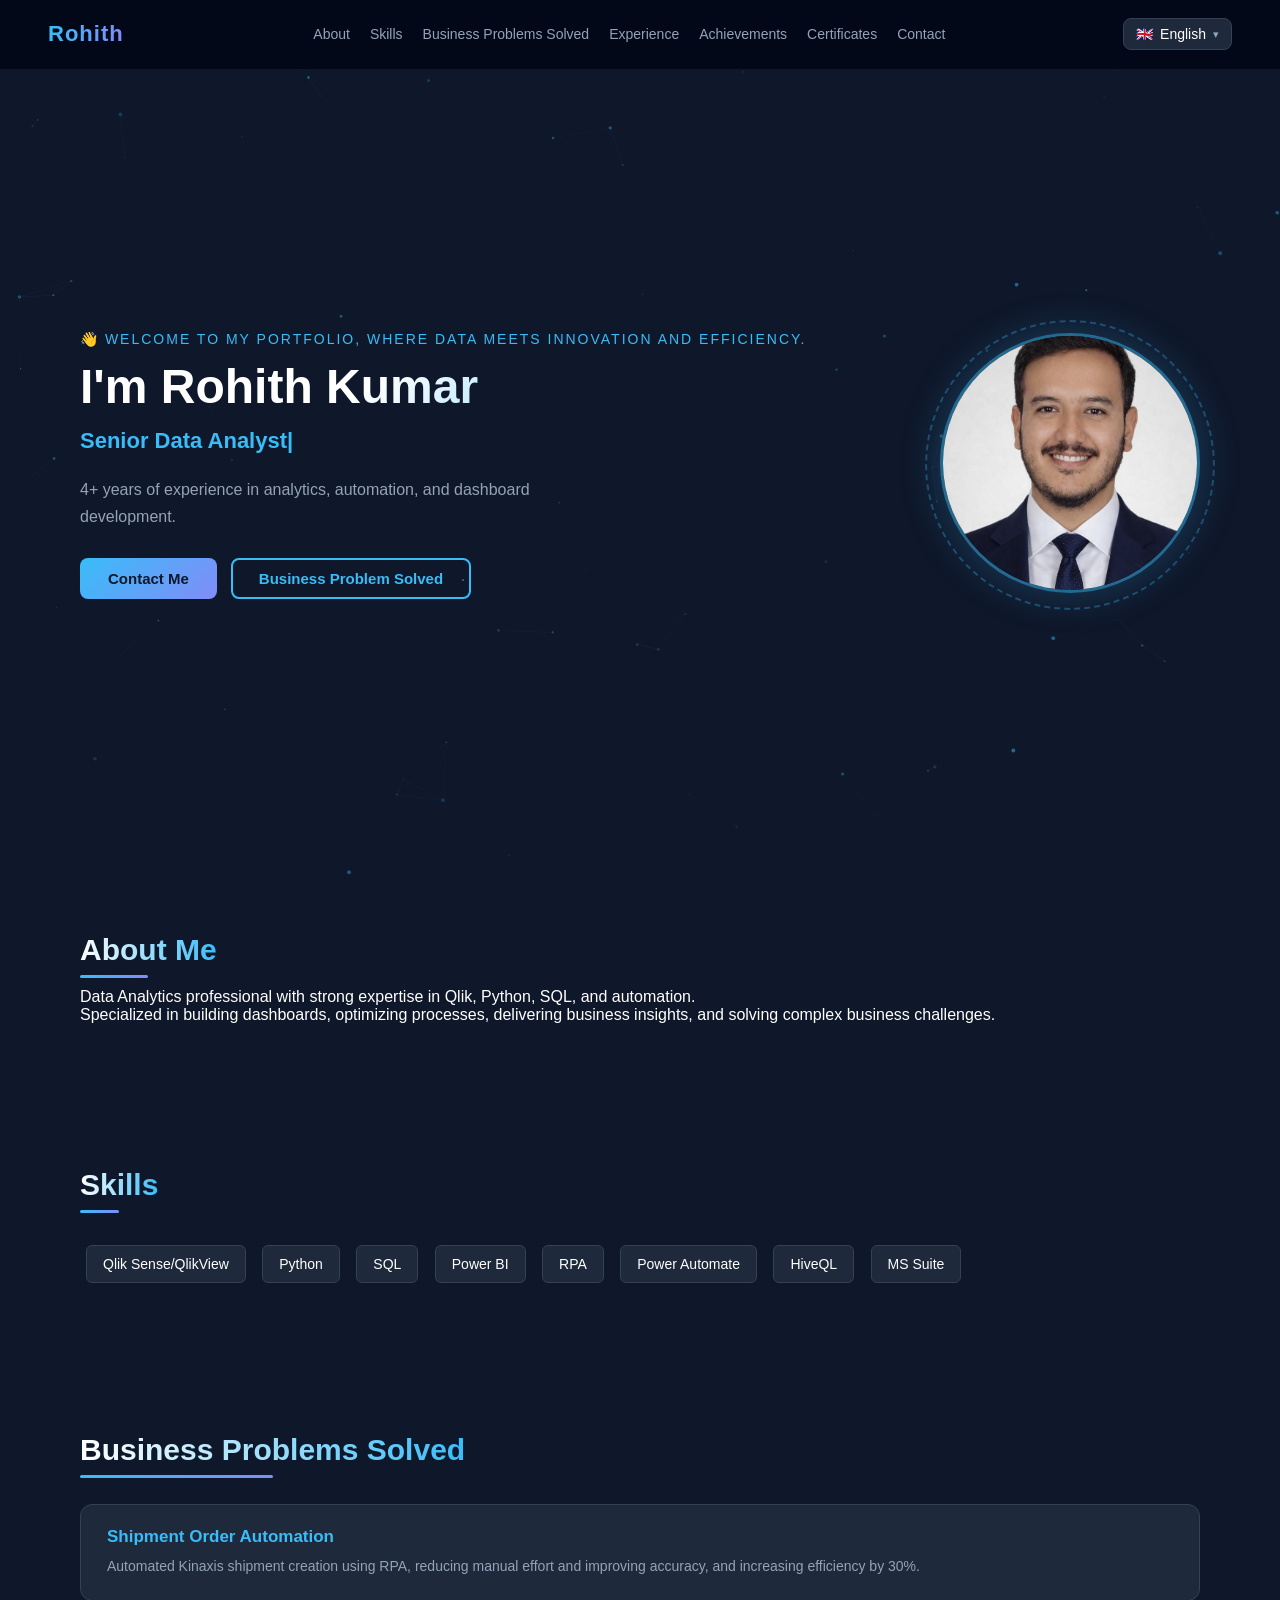
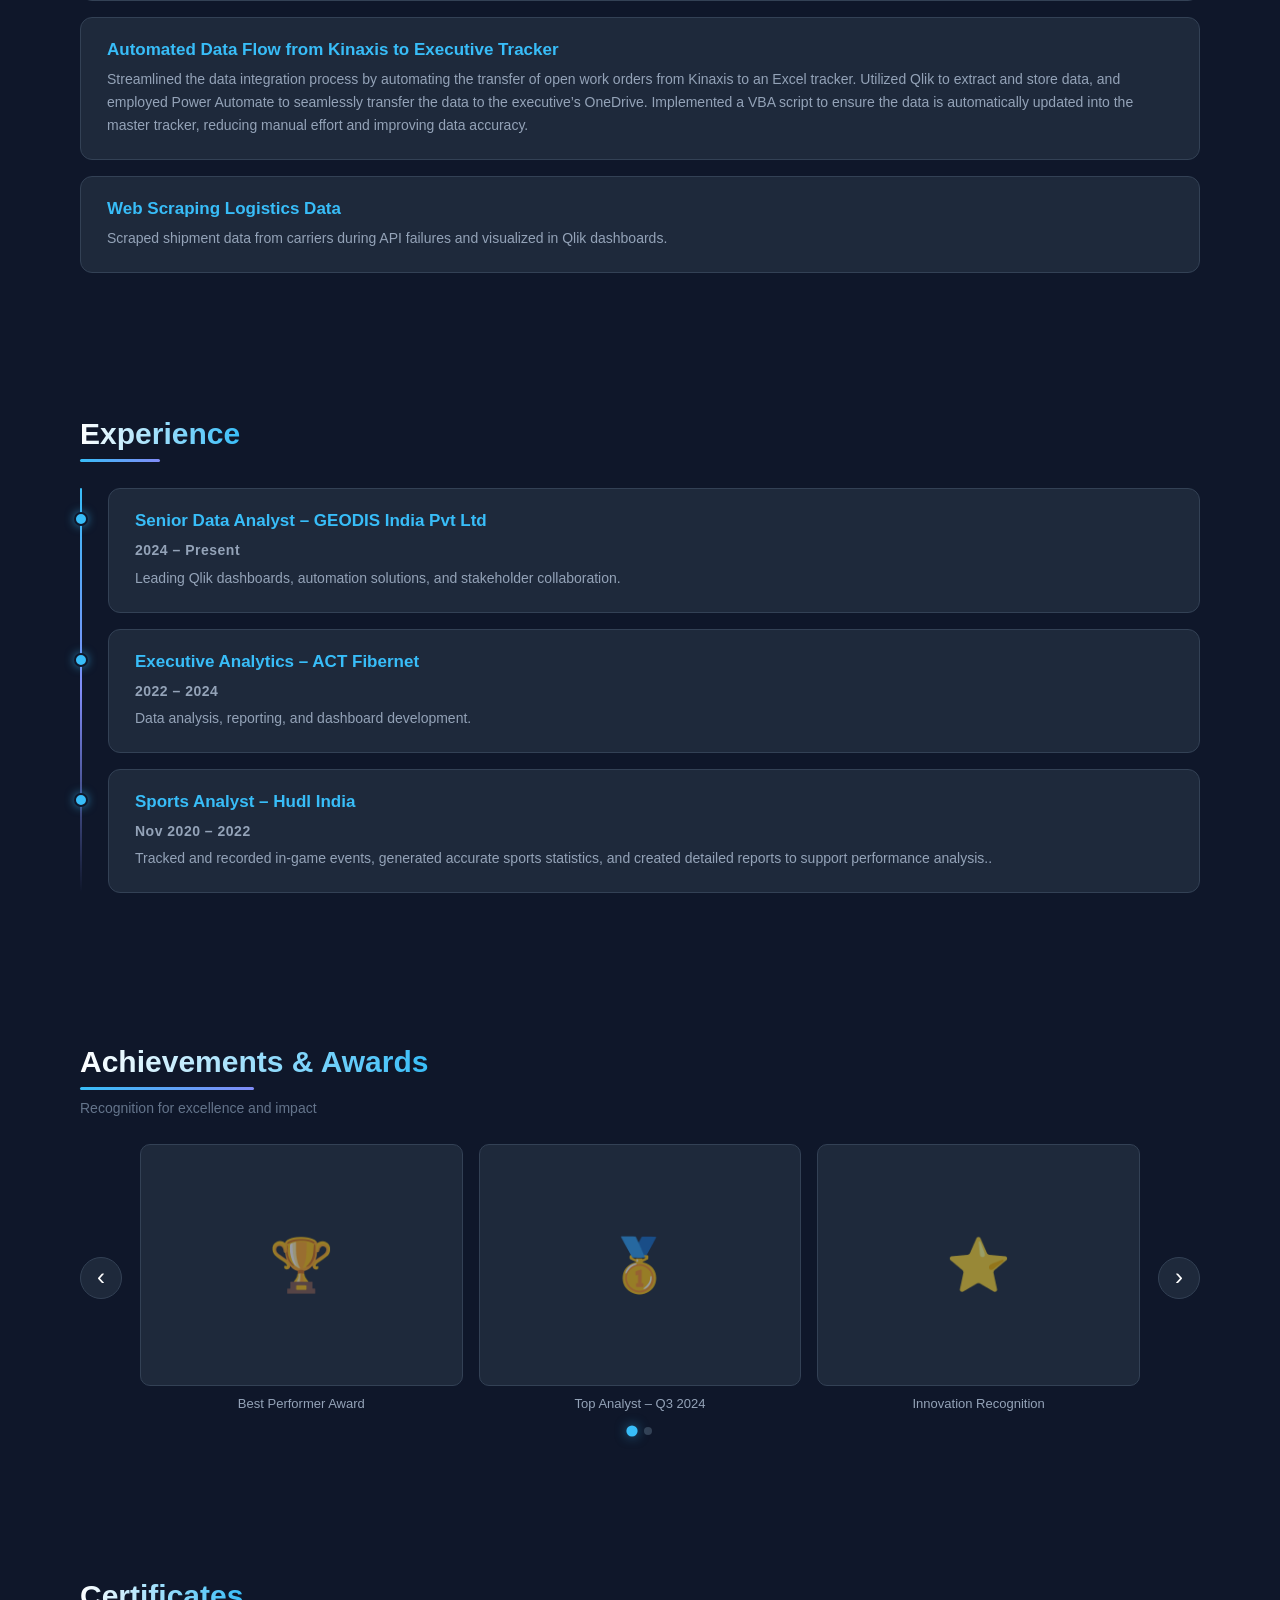
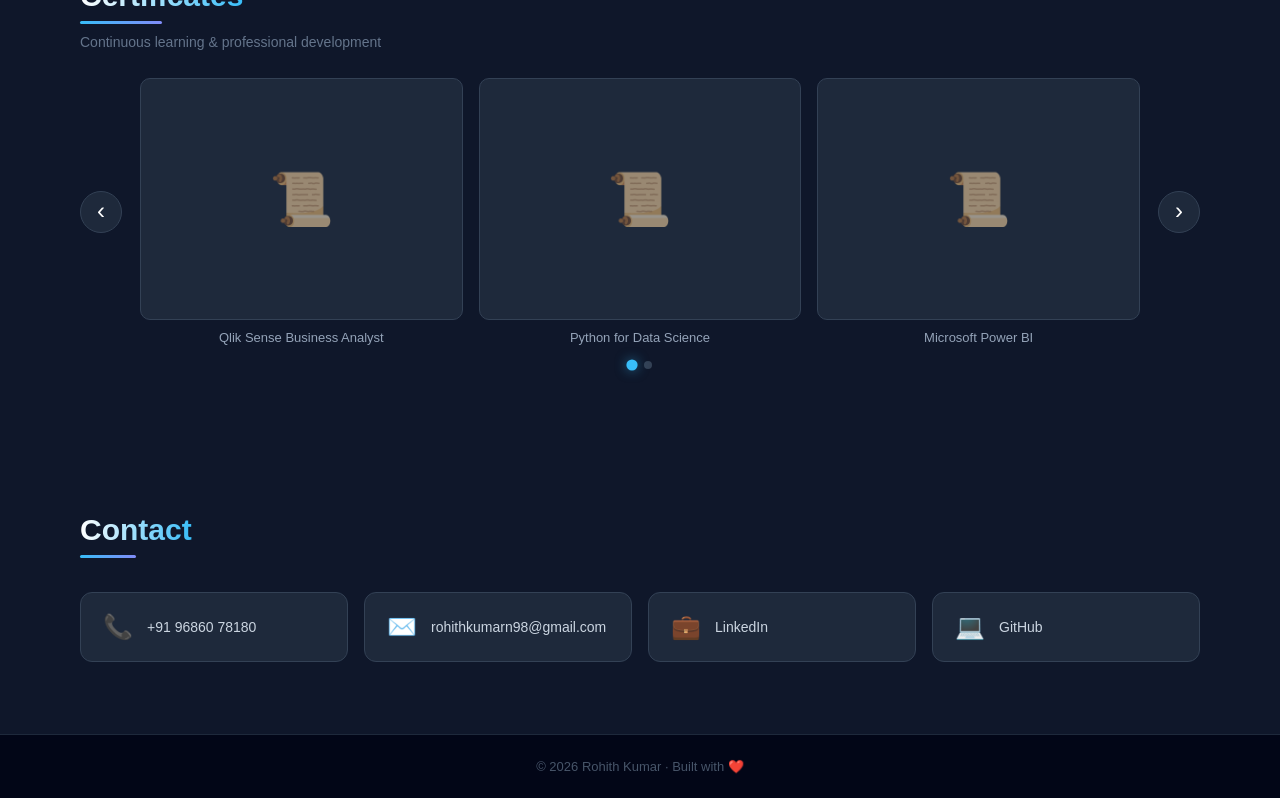
==== commit ecf7547b: "Update print statement from 'Hello' to 'Goodbye'changed github icon" ====
--- a/index.html
+++ b/index.html
@@ -209,7 +209,7 @@
             <span>LinkedIn</span>
         </a>
         <a class="contact-card" href="https://github.com/Rohithmalur" target="_blank" rel="noopener noreferrer">
-            <span class="contact-icon">🐙</span>
+            <span class="contact-icon">💻</span>
             <span>GitHub</span>
         </a>
     </div>
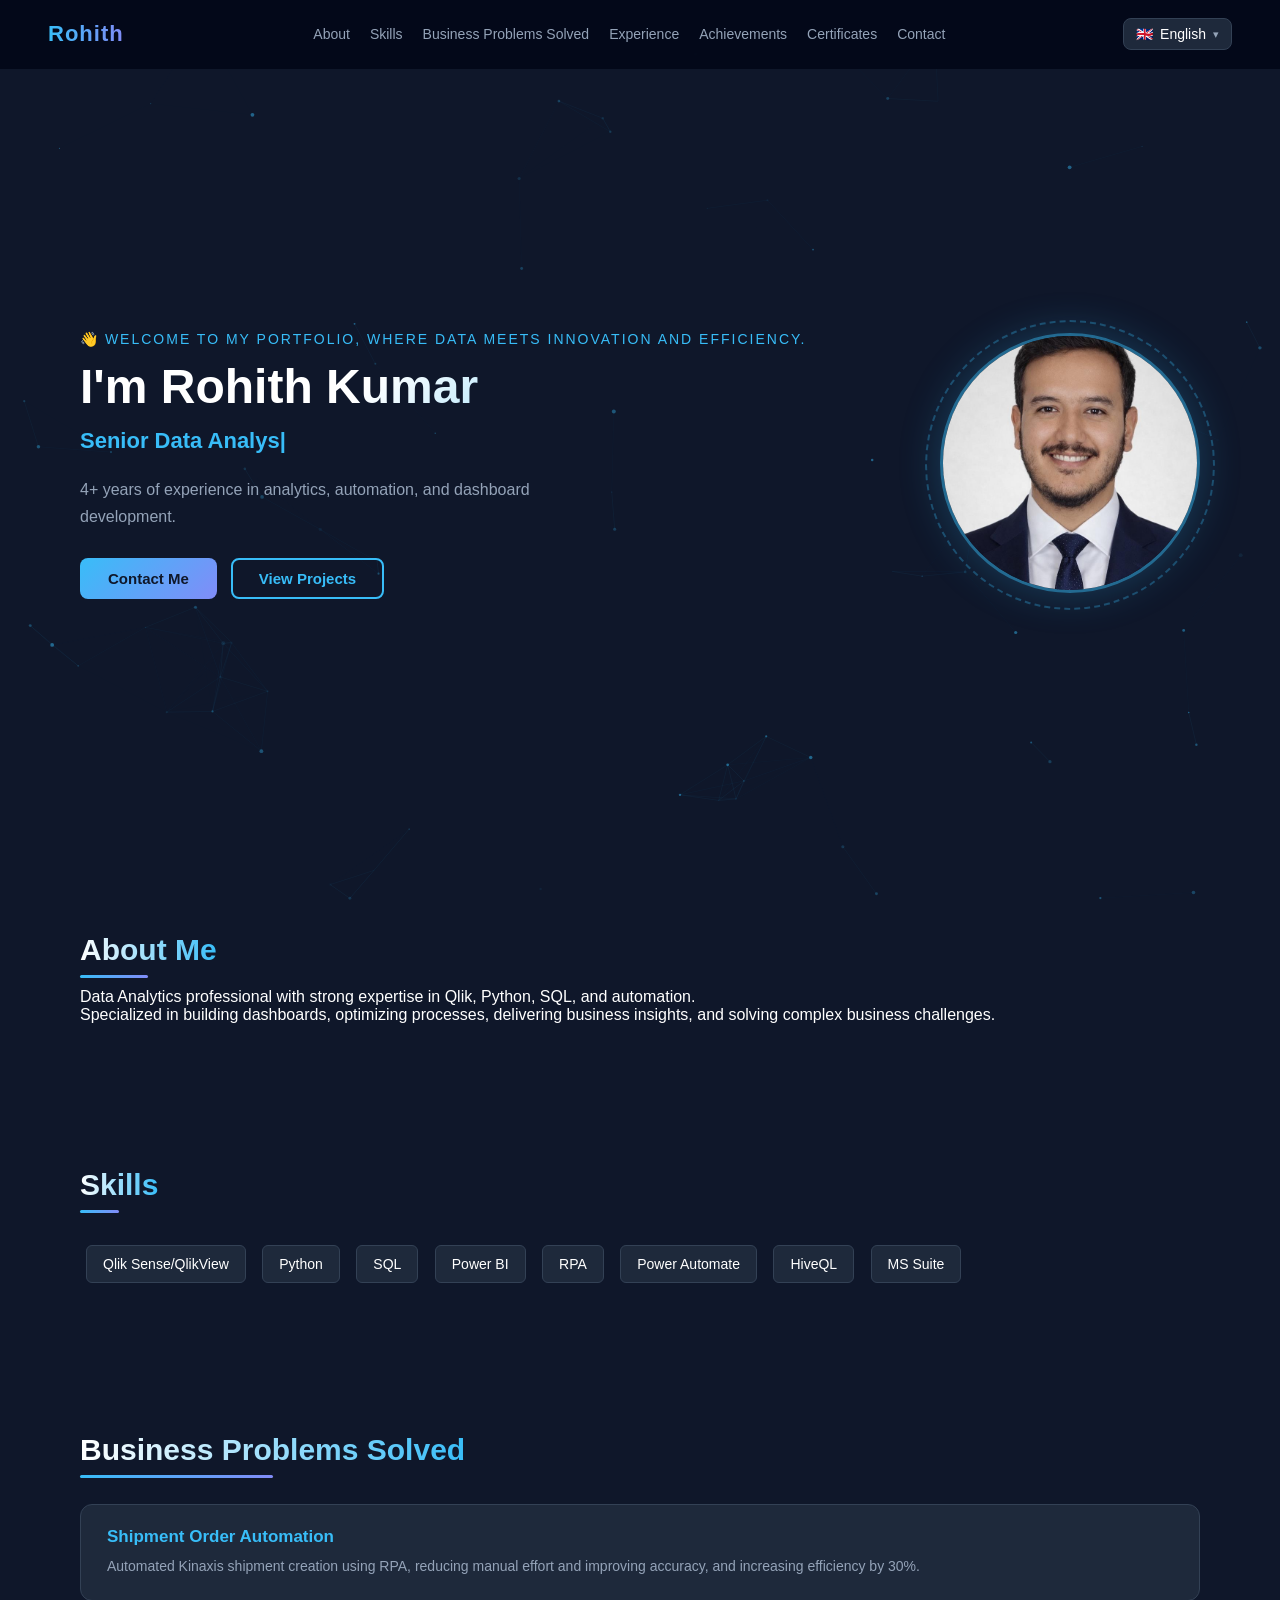
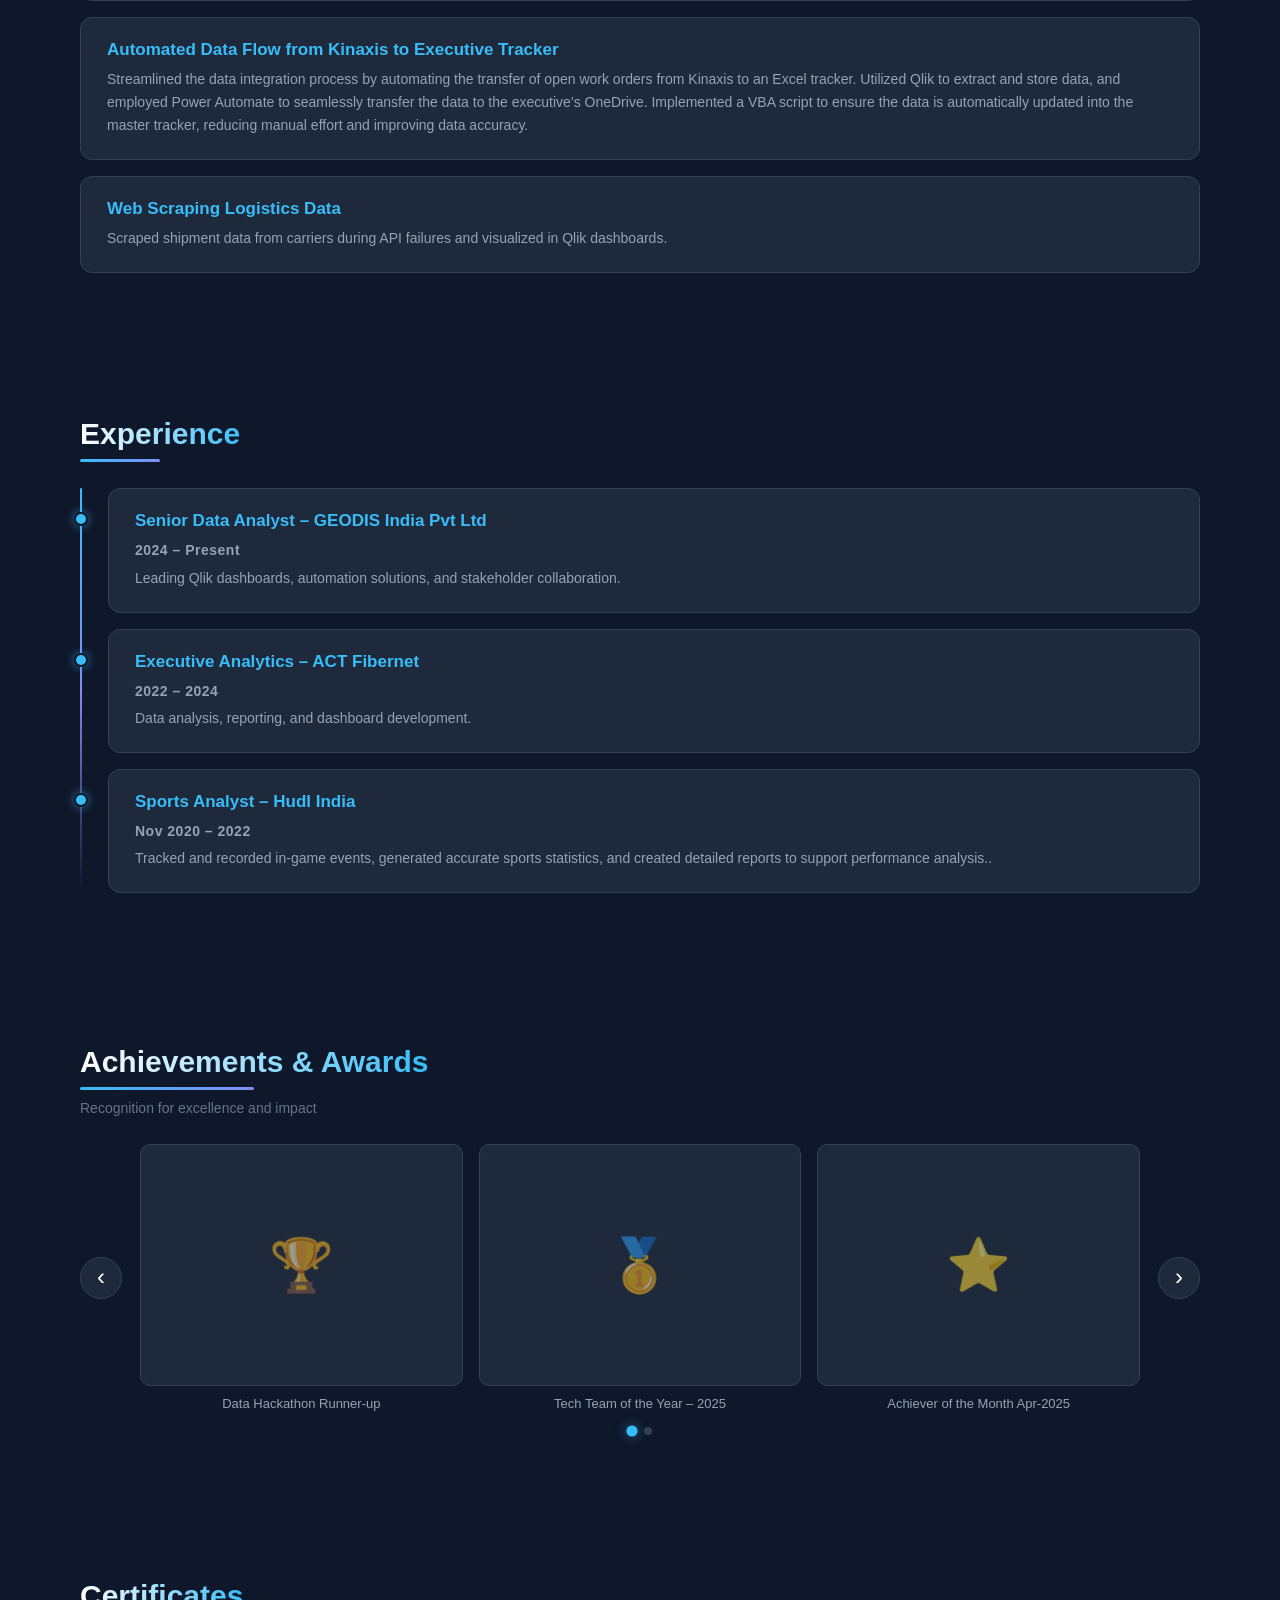
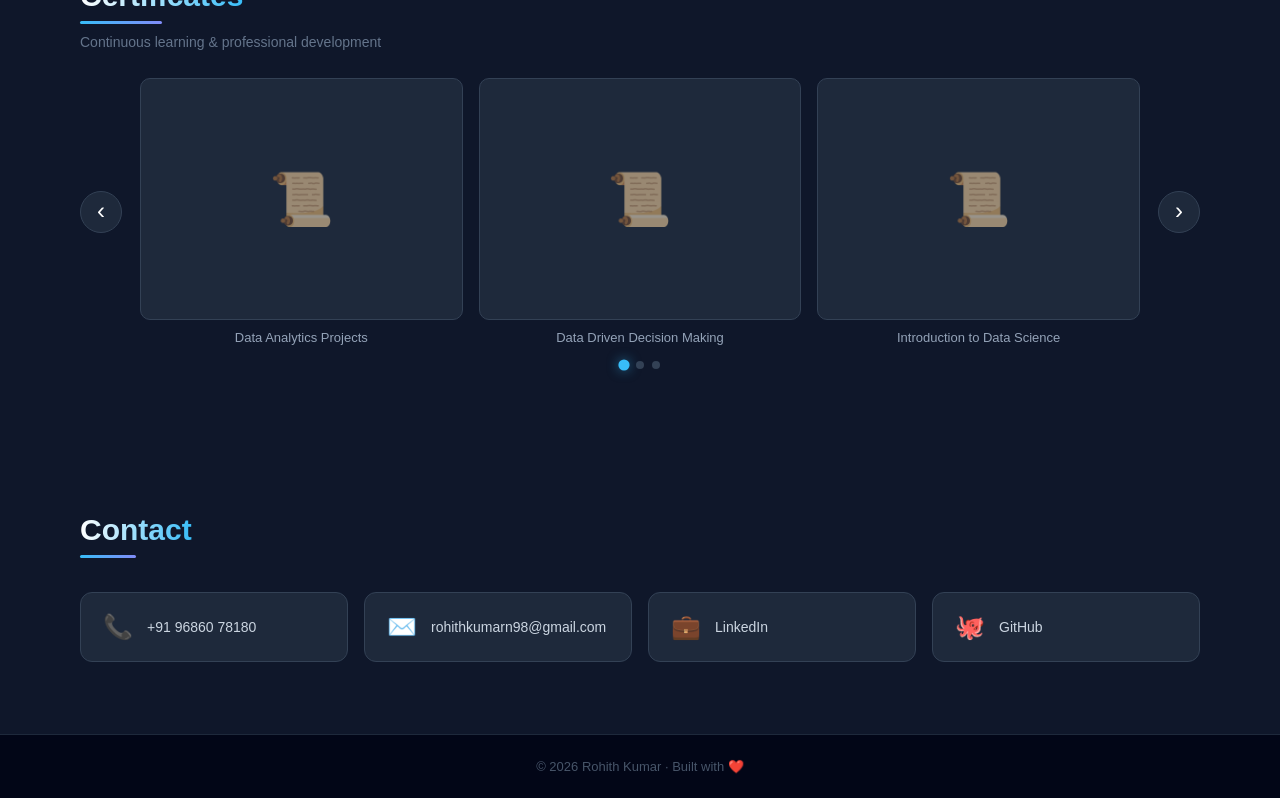
==== commit c1a583f0: "added achievements and certificates" ====
--- a/index.html
+++ b/index.html
@@ -49,7 +49,7 @@
         <p data-i18n="hero_desc" class="hero-desc">4+ years of experience in analytics, automation, and dashboard development.</p>
         <div class="hero-btns">
             <a href="#contact" class="btn" data-i18n="hero_cta">Contact Me</a>
-            <a href="#projects" class="btn btn-outline" data-i18n="hero_projects_btn">Business Problem Solved</a>
+            <a href="#projects" class="btn btn-outline" data-i18n="hero_projects_btn">View Projects</a>
         </div>
     </div>
     <div class="hero-img">
@@ -139,20 +139,20 @@
         <div class="carousel-viewport">
             <div class="carousel-track" id="achievements-track">
                 <div class="carousel-slide">
-                    <div class="slide-img-wrap"><img src="images/achievements/award1.jpg" alt="Award 1" onerror="this.parentElement.classList.add('img-placeholder')"><div class="placeholder-icon">🏆</div></div>
-                    <p class="slide-label" data-i18n="award1_label">Best Performer Award</p>
-                </div>
-                <div class="carousel-slide">
-                    <div class="slide-img-wrap"><img src="images/achievements/award2.jpg" alt="Award 2" onerror="this.parentElement.classList.add('img-placeholder')"><div class="placeholder-icon">🥇</div></div>
-                    <p class="slide-label" data-i18n="award2_label">Top Analyst – Q3 2024</p>
-                </div>
-                <div class="carousel-slide">
-                    <div class="slide-img-wrap"><img src="images/achievements/award3.jpg" alt="Award 3" onerror="this.parentElement.classList.add('img-placeholder')"><div class="placeholder-icon">⭐</div></div>
-                    <p class="slide-label" data-i18n="award3_label">Innovation Recognition</p>
+                    <div class="slide-img-wrap"><img src="images/achievements/ACT_Hackathon_Runner_up.jpg" alt="Award 1" onerror="this.parentElement.classList.add('img-placeholder')"><div class="placeholder-icon">🏆</div></div>
+                    <p class="slide-label" data-i18n="award1_label">Data Hackathon Runner-up</p>
+                </div>
+                <div class="carousel-slide">
+                    <div class="slide-img-wrap"><img src="images/achievements/tech team of the year.jpg" alt="Award 2" onerror="this.parentElement.classList.add('img-placeholder')"><div class="placeholder-icon">🥇</div></div>
+                    <p class="slide-label" data-i18n="award2_label">Tech Team of the Year – 2025</p>
+                </div>
+                <div class="carousel-slide">
+                    <div class="slide-img-wrap"><img src="images/achievements/Screenshot 2026-04-29 235625.jpg" alt="Award 3" onerror="this.parentElement.classList.add('img-placeholder')"><div class="placeholder-icon">⭐</div></div>
+                    <p class="slide-label" data-i18n="award3_label">Achiever of the Month Apr-2025</p>
                 </div>
                 <div class="carousel-slide">
                     <div class="slide-img-wrap"><img src="images/achievements/award4.jpg" alt="Award 4" onerror="this.parentElement.classList.add('img-placeholder')"><div class="placeholder-icon">🎖️</div></div>
-                    <p class="slide-label" data-i18n="award4_label">Excellence in Automation</p>
+                    <p class="slide-label" data-i18n="award4_label">Employee of the Month</p>
                 </div>
             </div>
         </div>
@@ -170,21 +170,25 @@
         <div class="carousel-viewport">
             <div class="carousel-track" id="certificates-track">
                 <div class="carousel-slide">
-                    <div class="slide-img-wrap"><img src="images/certificates/cert1.jpg" alt="Cert 1" onerror="this.parentElement.classList.add('img-placeholder')"><div class="placeholder-icon">📜</div></div>
-                    <p class="slide-label">Qlik Sense Business Analyst</p>
-                </div>
-                <div class="carousel-slide">
-                    <div class="slide-img-wrap"><img src="images/certificates/cert2.jpg" alt="Cert 2" onerror="this.parentElement.classList.add('img-placeholder')"><div class="placeholder-icon">📜</div></div>
-                    <p class="slide-label">Python for Data Science</p>
-                </div>
-                <div class="carousel-slide">
-                    <div class="slide-img-wrap"><img src="images/certificates/cert3.jpg" alt="Cert 3" onerror="this.parentElement.classList.add('img-placeholder')"><div class="placeholder-icon">📜</div></div>
-                    <p class="slide-label">Microsoft Power BI</p>
-                </div>
-                <div class="carousel-slide">
-                    <div class="slide-img-wrap"><img src="images/certificates/cert4.jpg" alt="Cert 4" onerror="this.parentElement.classList.add('img-placeholder')"><div class="placeholder-icon">📜</div></div>
-                    <p class="slide-label">RPA Developer – UiPath</p>
-                </div>
+                    <div class="slide-img-wrap"><img src="images/certificates/Data Analytics Projects.png" alt="Cert 1" onerror="this.parentElement.classList.add('img-placeholder')"><div class="placeholder-icon">📜</div></div>
+                    <p class="slide-label">Data Analytics Projects</p>
+                </div>
+                <div class="carousel-slide">
+                    <div class="slide-img-wrap"><img src="images/certificates/Data Driven Decision Making.jpg" alt="Cert 2" onerror="this.parentElement.classList.add('img-placeholder')"><div class="placeholder-icon">📜</div></div>
+                    <p class="slide-label">Data Driven Decision Making</p>
+                </div>
+                <div class="carousel-slide">
+                    <div class="slide-img-wrap"><img src="images/certificates/Introduction to Data Science.jfif" alt="Cert 3" onerror="this.parentElement.classList.add('img-placeholder')"><div class="placeholder-icon">📜</div></div>
+                    <p class="slide-label">Introduction to Data Science</p>
+                </div>
+                <div class="carousel-slide">
+                    <div class="slide-img-wrap"><img src="images/certificates/Machine Learning.jfif" alt="Cert 4" onerror="this.parentElement.classList.add('img-placeholder')"><div class="placeholder-icon">📜</div></div>
+                    <p class="slide-label">Machine Learning Using Python</p>
+                </div>
+                <div class="carousel-slide">
+                    <div class="slide-img-wrap"><img src="images/certificates/ML for Beginners.jfif" alt="Cert 4" onerror="this.parentElement.classList.add('img-placeholder')"><div class="placeholder-icon">📜</div></div>
+                    <p class="slide-label">ML for Beginners</p>
+                </div>                
             </div>
         </div>
         <button class="carousel-btn" onclick="moveCarousel('certificates-track',1)">&#8250;</button>
@@ -209,7 +213,7 @@
             <span>LinkedIn</span>
         </a>
         <a class="contact-card" href="https://github.com/Rohithmalur" target="_blank" rel="noopener noreferrer">
-            <span class="contact-icon">💻</span>
+            <span class="contact-icon">🐙</span>
             <span>GitHub</span>
         </a>
     </div>
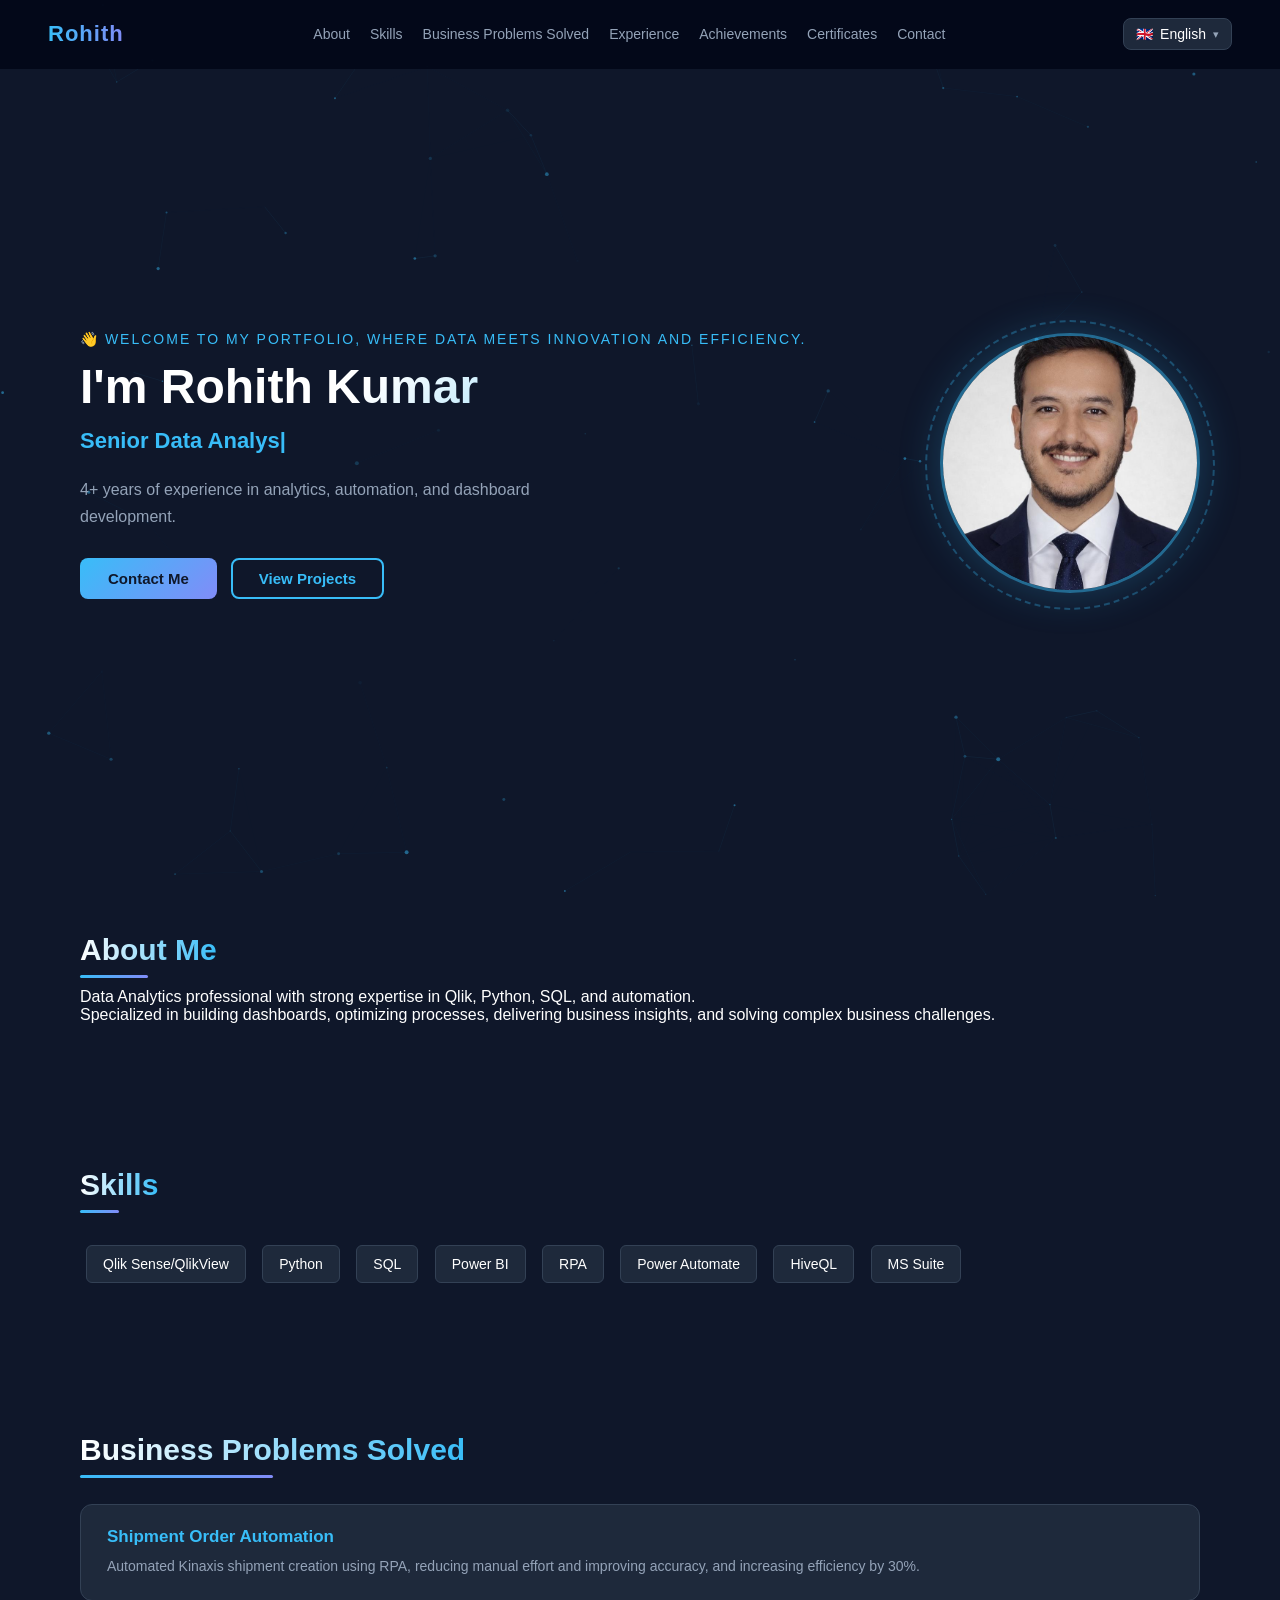
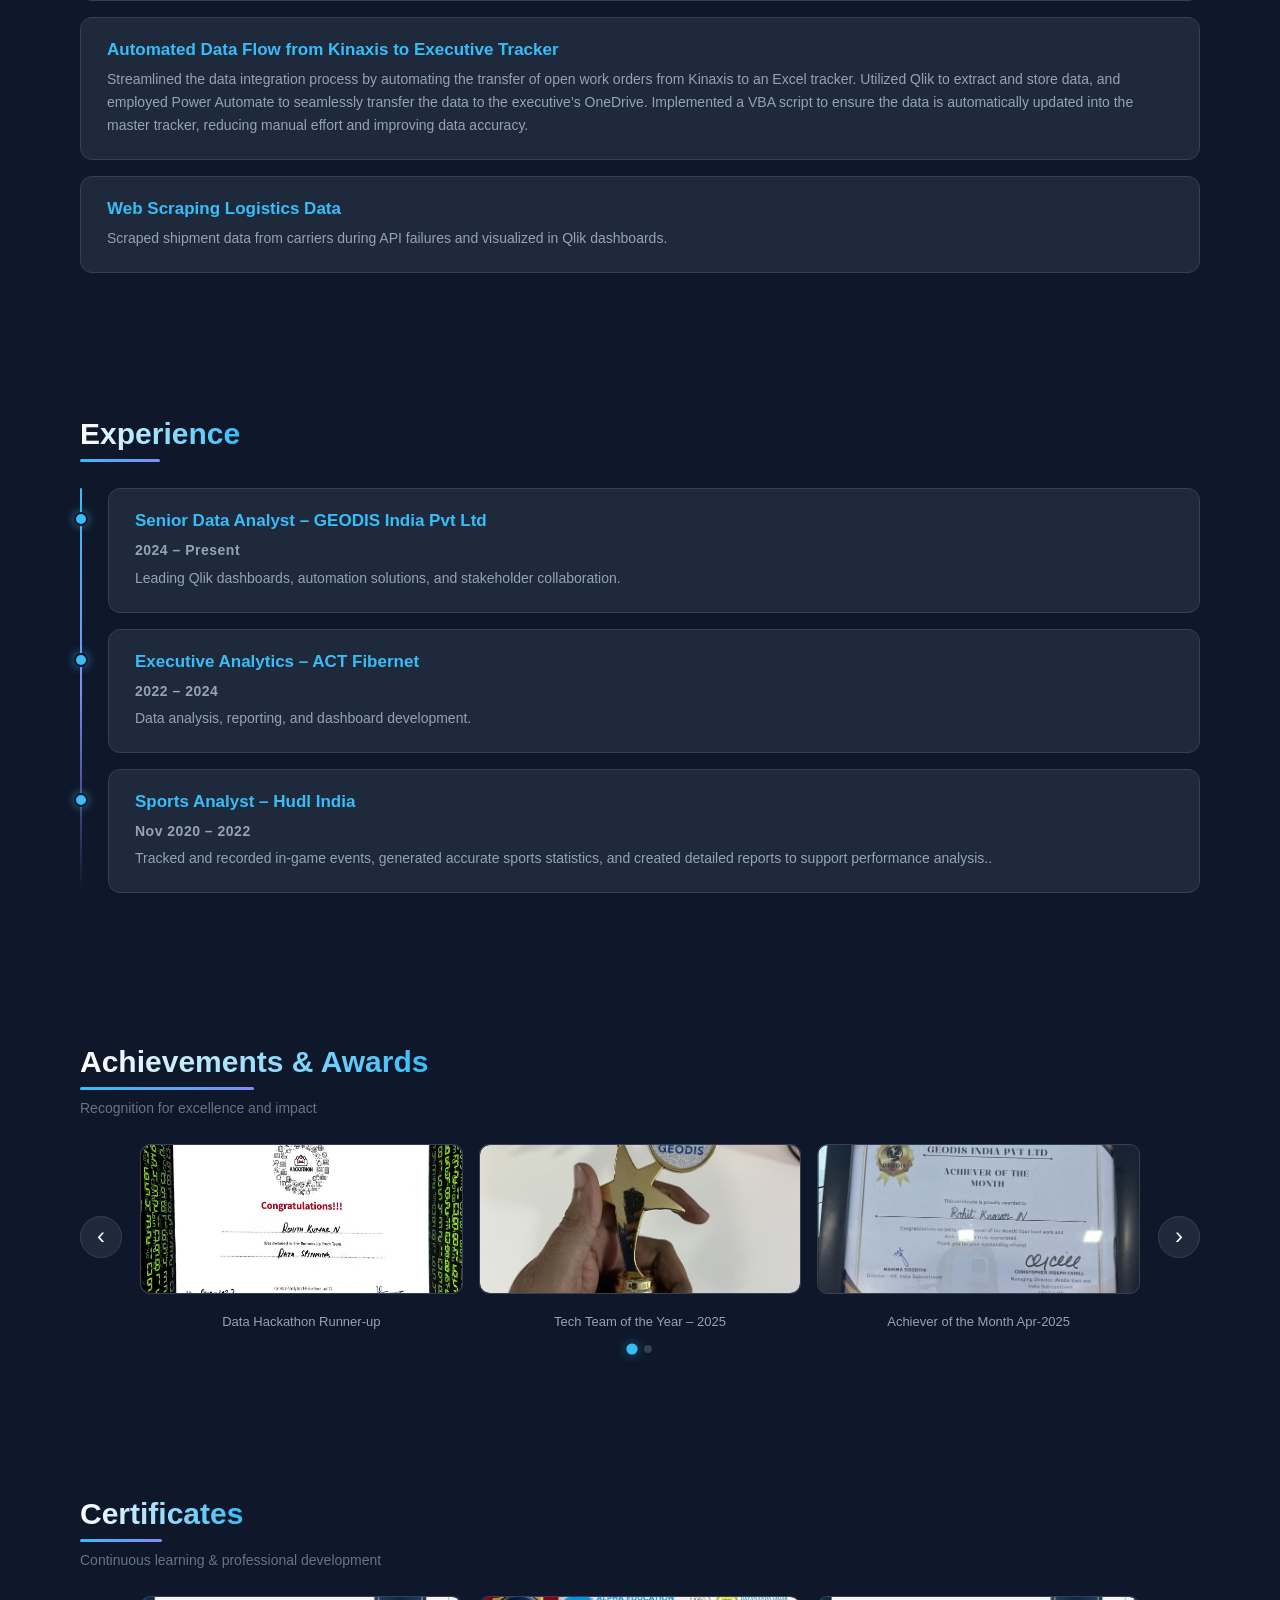
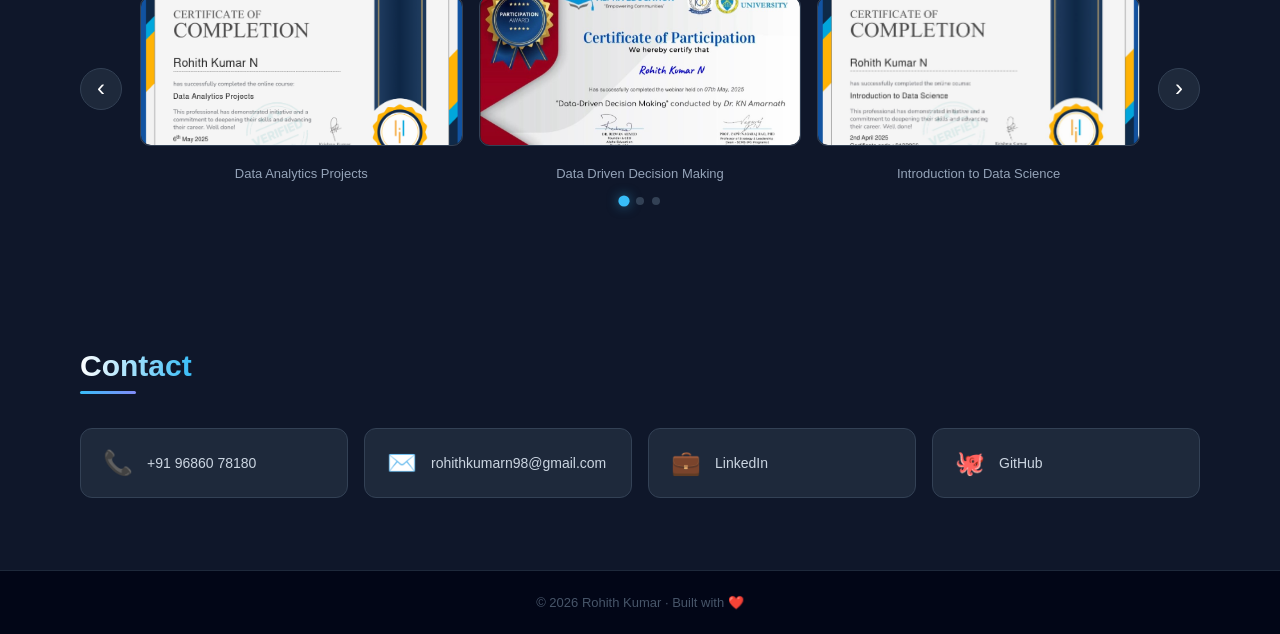
==== commit 195d3a54: "language correction" ====
--- a/index.html
+++ b/index.html
@@ -357,21 +357,26 @@
     });
 });
 
+
 // ═══════════════════════════════════════════════════════
 //  TRANSLATIONS
 // ═══════════════════════════════════════════════════════
 const translations = {
     en: {
-        nav_about:"About", nav_skills:"Skills", nav_projects:"Projects",
-        nav_experience:"Experience", nav_achievements:"Achievements & Awards",
-        nav_certificates:"Certificates", nav_contact:"Contact",
+        nav_about:"About", nav_skills:"Skills", 
+        nav_projects:"Business Problems Solved",
+        nav_experience:"Experience", 
+        nav_achievements:"Achievements & Awards",
+        nav_certificates:"Certificates", 
+        nav_contact:"Contact",
+        hero_tagline: "👋 Welcome to my portfolio, where data meets innovation and efficiency.",
         hero_greeting:"Hi, I'm Rohith Kumar",
         hero_desc:"4+ years of experience in analytics, automation, and dashboard development.",
         hero_cta:"Contact Me", hero_projects_btn:"View Projects",
-        about_text:"Data Analytics professional with strong expertise in Qlik, Python, SQL, and automation. Specialized in building dashboards, optimizing processes, and delivering business insights.",
+        about_text:"Data Analytics professional with strong expertise in Qlik, Python, SQL, and automation. Specialized in building dashboards, optimizing processes, delivering business insights, and solving complex business challenges.",
         proj1_title:"Shipment Order Automation",
-        proj1_desc:"Automated Kinaxis shipment creation using RPA, reducing manual effort and improving accuracy.",
-        proj2_title:"Work Order Pipeline",
+        proj1_desc:"Automated Kinaxis shipment creation using RPA, reducing manual effort and improving accuracy, and increasing efficiency by 30%.",
+        proj2_title:"Automated Data Flow from Kinaxis to Executive Trackere",
         proj2_desc:"Built automated pipeline routing tasks to operations, reducing processing time.",
         proj3_title:"Web Scraping Logistics Data",
         proj3_desc:"Scraped shipment data from carriers during API failures and visualized in Qlik dashboards.",
@@ -383,22 +388,29 @@
         exp3_desc:"Data analysis, reporting, and dashboard development.",
         achievements_subtitle:"Recognition for excellence and impact",
         certificates_subtitle:"Continuous learning & professional development",
-        award1_label:"Best Performer Award", award2_label:"Top Analyst – Q3 2024",
-        award3_label:"Innovation Recognition", award4_label:"Excellence in Automation",
+        award1_label:"Data Hackathon Runner-up", 
+        award2_label:"Tech Team of the Year – 2025",
+        award3_label:"Achiever of the Month Apr-2025", 
+        award4_label:"Employee of the Month",
         contact_phone:"Phone No",
     },
     de: {
-        nav_about:"Über mich", nav_skills:"Fähigkeiten", nav_projects:"Projekte",
-        nav_experience:"Erfahrung", nav_achievements:"Auszeichnungen",
-        nav_certificates:"Zertifikate", nav_contact:"Kontakt",
+        nav_about:"Über mich", 
+        nav_skills:"Fähigkeiten", 
+        nav_projects:"Geschäftsprobleme gelöst",
+        nav_experience:"Erfahrung", 
+        nav_achievements:"Auszeichnungen",
+        nav_certificates:"Zertifikate", 
+        nav_contact:"Kontakt",
+        hero_tagline: "👋 Willkommen in meinem Portfolio, wo Daten auf Innovation und Effizienz treffen.",
         hero_greeting:"Hallo, ich bin Rohith Kumar",
         hero_desc:"Über 4 Jahre Erfahrung in Analytik, Automatisierung und Dashboard-Entwicklung.",
         hero_cta:"Kontaktiere mich", hero_projects_btn:"Projekte ansehen",
-        about_text:"Data-Analytics-Fachmann mit fundierter Expertise in Qlik, Python, SQL und Automatisierung. Spezialisiert auf die Erstellung von Dashboards, Prozessoptimierung und die Lieferung von Geschäftseinblicken.",
+        about_text:"Datenanalyst mit fundierten Kenntnissen in Qlik, Python, SQL und Automatisierung. Spezialisiert auf die Erstellung von Dashboards, die Optimierung von Prozessen, die Gewinnung von Business Insights und die Lösung komplexer geschäftlicher Herausforderungen.",
         proj1_title:"Automatisierung von Versandaufträgen",
-        proj1_desc:"Automatisierte Kinaxis-Sendungserstellung mit RPA, Reduzierung des manuellen Aufwands.",
-        proj2_title:"Arbeitsauftrags-Pipeline",
-        proj2_desc:"Automatisierte Pipeline zum Weiterleiten von Aufgaben an den Betrieb.",
+        proj1_desc:"Automatisierte Kinaxis-Sendungserstellung mittels RPA, wodurch der manuelle Aufwand reduziert, die Genauigkeit verbessert und die Effizienz um 30 % gesteigert wird.",
+        proj2_title:"Automatisierter Datenfluss von Kinaxis zu Executive Tracker",
+        proj2_desc:"Der Datenintegrationsprozess wurde optimiert, indem die Übertragung offener Arbeitsaufträge von Kinaxis in eine Excel-Tabelle automatisiert wurde. Qlik wurde zum Extrahieren und Speichern der Daten eingesetzt, und Power Automate sorgte für die nahtlose Datenübertragung in das OneDrive der Führungskraft. Ein implementiertes VBA-Skript gewährleistet die automatische Aktualisierung der Daten in der zentralen Tabelle, wodurch der manuelle Aufwand reduziert und die Datengenauigkeit verbessert wurde.",
         proj3_title:"Web Scraping von Logistikdaten",
         proj3_desc:"Sendungsdaten bei API-Ausfällen gescrapt und in Qlik-Dashboards visualisiert.",
         exp1_title:"Senior Data Analyst – GEODIS India Pvt Ltd",
@@ -409,22 +421,29 @@
         exp3_desc:"Datenanalyse, Berichterstattung und Dashboard-Entwicklung.",
         achievements_subtitle:"Anerkennung für Exzellenz und Wirkung",
         certificates_subtitle:"Kontinuierliches Lernen & berufliche Weiterentwicklung",
-        award1_label:"Bester Mitarbeiter Preis", award2_label:"Top-Analyst – Q3 2024",
-        award3_label:"Innovationsanerkennung", award4_label:"Exzellenz in der Automatisierung",
+        award1_label:"Zweitplatzierter beim Data Hackathon", 
+        award2_label: "Technologie-Team des Jahres – 2025",
+        award3_label:"Leistungsträger des Monats April 2025", 
+        award4_label:"Mitarbeiter des Monats",
         contact_phone:"Telefonnummer",
     },
     fi: {
-        nav_about:"Tietoja", nav_skills:"Taidot", nav_projects:"Projektit",
-        nav_experience:"Kokemus", nav_achievements:"Saavutukset & Palkinnot",
-        nav_certificates:"Sertifikaatit", nav_contact:"Yhteystiedot",
+        nav_about:"Tietoja", 
+        nav_skills:"Taidot", 
+        nav_projects:"Liiketoiminnan ongelmat ratkaistu",
+        nav_experience:"Kokemus", 
+        nav_achievements:"Saavutukset & Palkinnot",
+        nav_certificates:"Sertifikaatit", 
+        nav_contact:"Yhteystiedot",
+        hero_tagline: "👋 Tervetuloa portfoliooni, jossa data kohtaa innovaation ja tehokkuuden.",
         hero_greeting:"Hei, olen Rohith Kumar",
         hero_desc:"Yli 4 vuoden kokemus analytiikasta, automaatiosta ja kojelautakehityksestä.",
         hero_cta:"Ota yhteyttä", hero_projects_btn:"Katso projektit",
-        about_text:"Data-analytiikan ammattilainen, jolla on vahva osaaminen Qlikissä, Pythonissa, SQL:ssä ja automaatiossa.",
+        about_text:"Data-analytiikan ammattilainen, jolla on vahva asiantuntemus Qlikistä, Pythonista, SQL:stä ja automaatiosta. Erikoistunut raporttinäkymien rakentamiseen, prosessien optimointiin, liiketoimintatietojen tuottamiseen ja monimutkaisten liiketoimintahaasteiden ratkaisemiseen.",
         proj1_title:"Lähetystilausten automaatio",
-        proj1_desc:"Automatisoitu Kinaxis-lähetysten luominen RPA:lla.",
-        proj2_title:"Työtilaus-putkilinja",
-        proj2_desc:"Rakennettu automaattinen putkilinja tehtävien ohjaamiseksi toiminnoille.",
+        proj1_desc:"Automatisoitu Kinaxis-lähetysten luonti RPA:n avulla, mikä vähentää manuaalista työtä, parantaa tarkkuutta ja lisää tehokkuutta 30 %.",
+        proj2_title:"Automatisoitu tiedonkulku Kinaxis-palvelusta Executive Tracker -palveluun",
+        proj2_desc:"Virtaviivaistimme datan integrointiprosessia automatisoimalla avoimien työtilausten siirron Kinaxis-järjestelmästä Excel-seurantajärjestelmään. Hyödynsimme Qlik-työkalua datan poimimiseen ja tallentamiseen ja Power Automate -työkalua datan saumattomaan siirtämiseen johtajan OneDrive-tilille. Toteutimme VBA-komentosarjan varmistaaksemme, että data päivittyy automaattisesti pääseurantajärjestelmään, mikä vähensi manuaalista työtä ja paransi datan tarkkuutta.",
         proj3_title:"Logistiikkatietojen web-kaavinta",
         proj3_desc:"Kerätty lähetystietoja rahdinantajilta API-virheiden aikana.",
         exp1_title:"Vanhempi data-analyytikko – GEODIS India Pvt Ltd",
@@ -435,8 +454,10 @@
         exp3_desc:"Data-analyysi, raportointi ja kojelautakehitys.",
         achievements_subtitle:"Tunnustus erinomaisuudesta ja vaikutuksesta",
         certificates_subtitle:"Jatkuva oppiminen & ammatillinen kehitys",
-        award1_label:"Paras suorittaja -palkinto", award2_label:"Huippuanalyytikko – Q3 2024",
-        award3_label:"Innovaatiotunnustus", award4_label:"Erinomaisuus automaatiossa",
+        award1_label:"Data Hackathonin toinen sija", 
+        award2_label:"Vuoden teknologiatiimi – 2025", 
+        award3_label:"Kuukauden saavuttaja huhtikuussa 2025", 
+        award4_label:"Kuukauden työntekijä",
         contact_phone:"Puhelinnumero",
     },
     nl: {
--- a/style.css
+++ b/style.css
@@ -336,6 +336,23 @@
     opacity: 1;
     transform: translateY(0);
 }
+
+
+.slide-img-wrap {
+    width: 220px;          /* control size here */
+    height: 150px;         /* uniform height */
+    border-radius: 12px;
+    overflow: hidden;
+    position: relative;
+}
+
+.slide-img-wrap img {
+    width: 100%;
+    height: 100%;
+    object-fit: cover;     /* prevents stretching */
+    display: block;
+}
+
 
 /* ════════════════════════════════════════════════════════
    ABOUT SECTIONS
@@ -528,6 +545,21 @@
 /* ════════════════════════════════════════════════════════
    CAROUSEL
 ════════════════════════════════════════════════════════ */
+.carousel-slide {
+    display: flex;
+    flex-direction: column;
+    align-items: center;
+    gap: 10px;
+}
+
+.slide-img-wrap img {
+    transition: transform 0.3s ease;
+}
+
+.slide-img-wrap:hover img {
+    transform: scale(1.05);   /* subtle zoom effect */
+}
+
 .carousel-wrapper {
     display: flex;
     align-items: center;
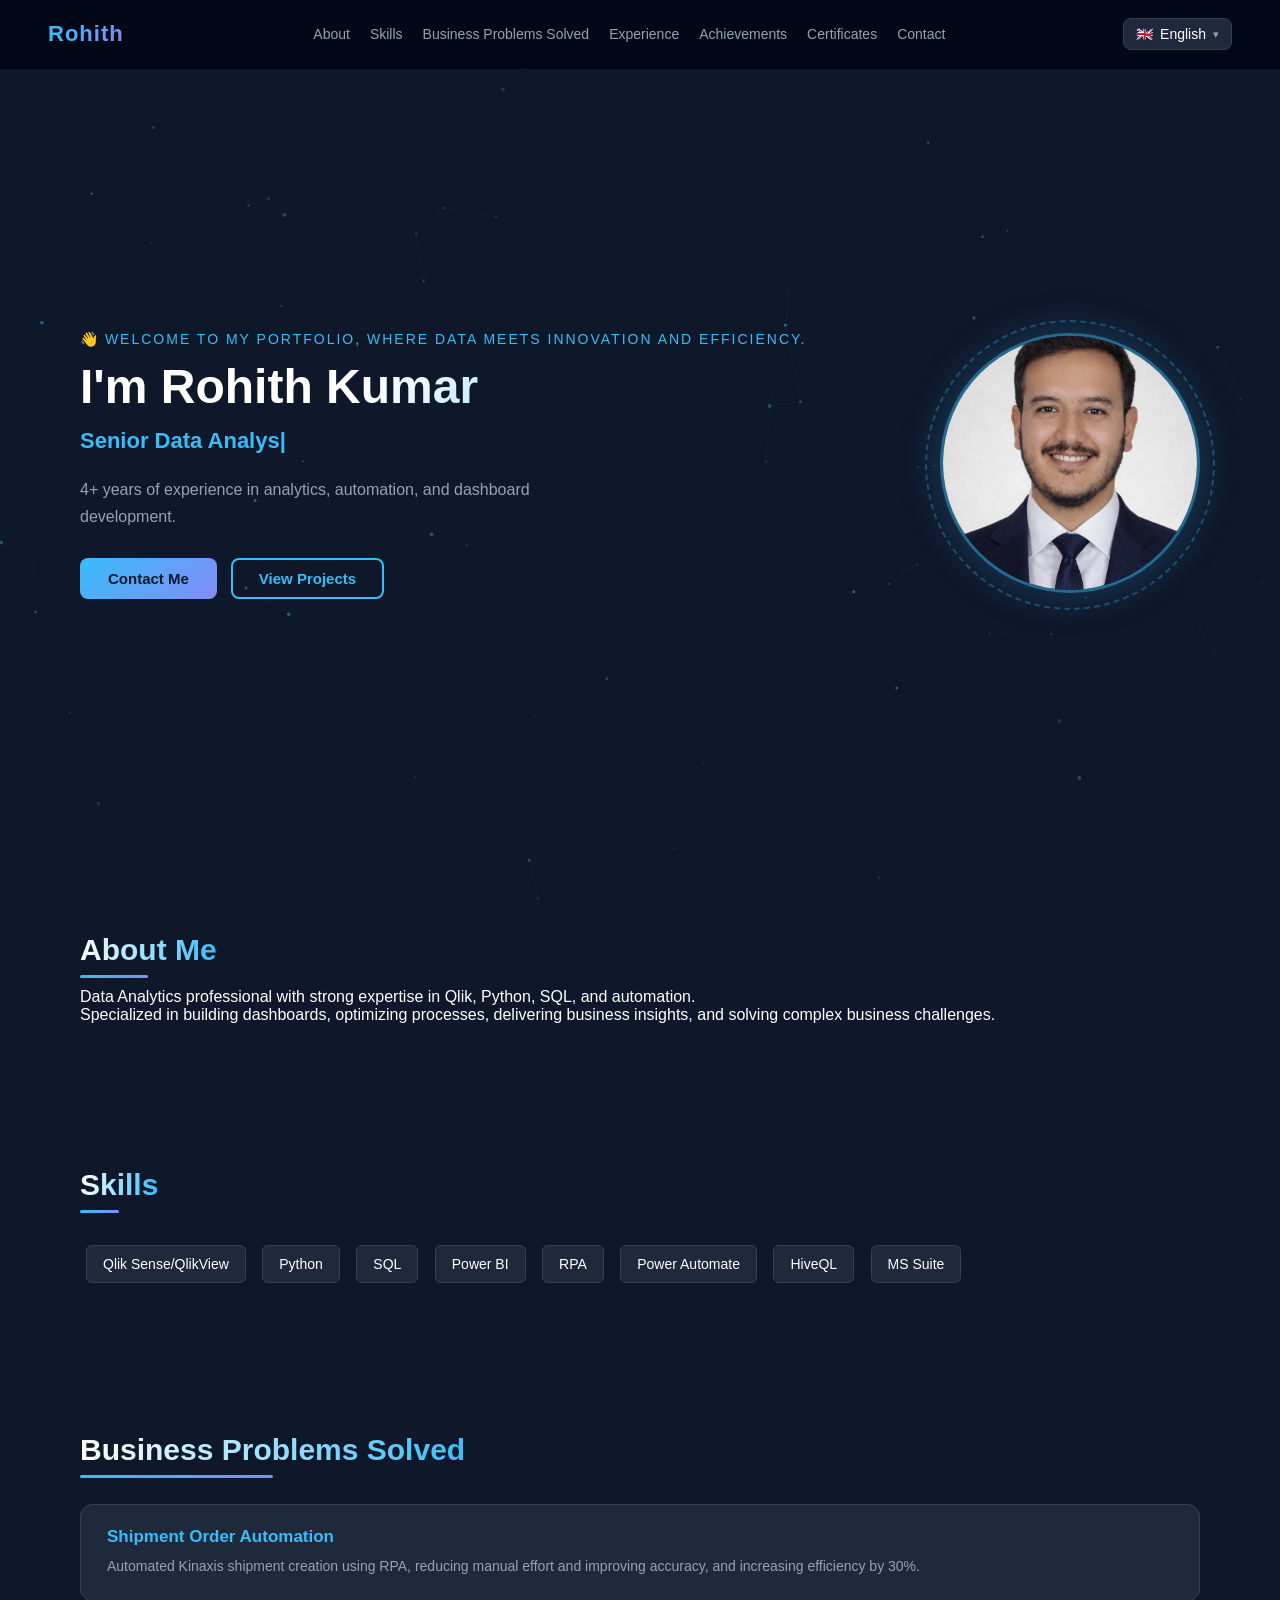
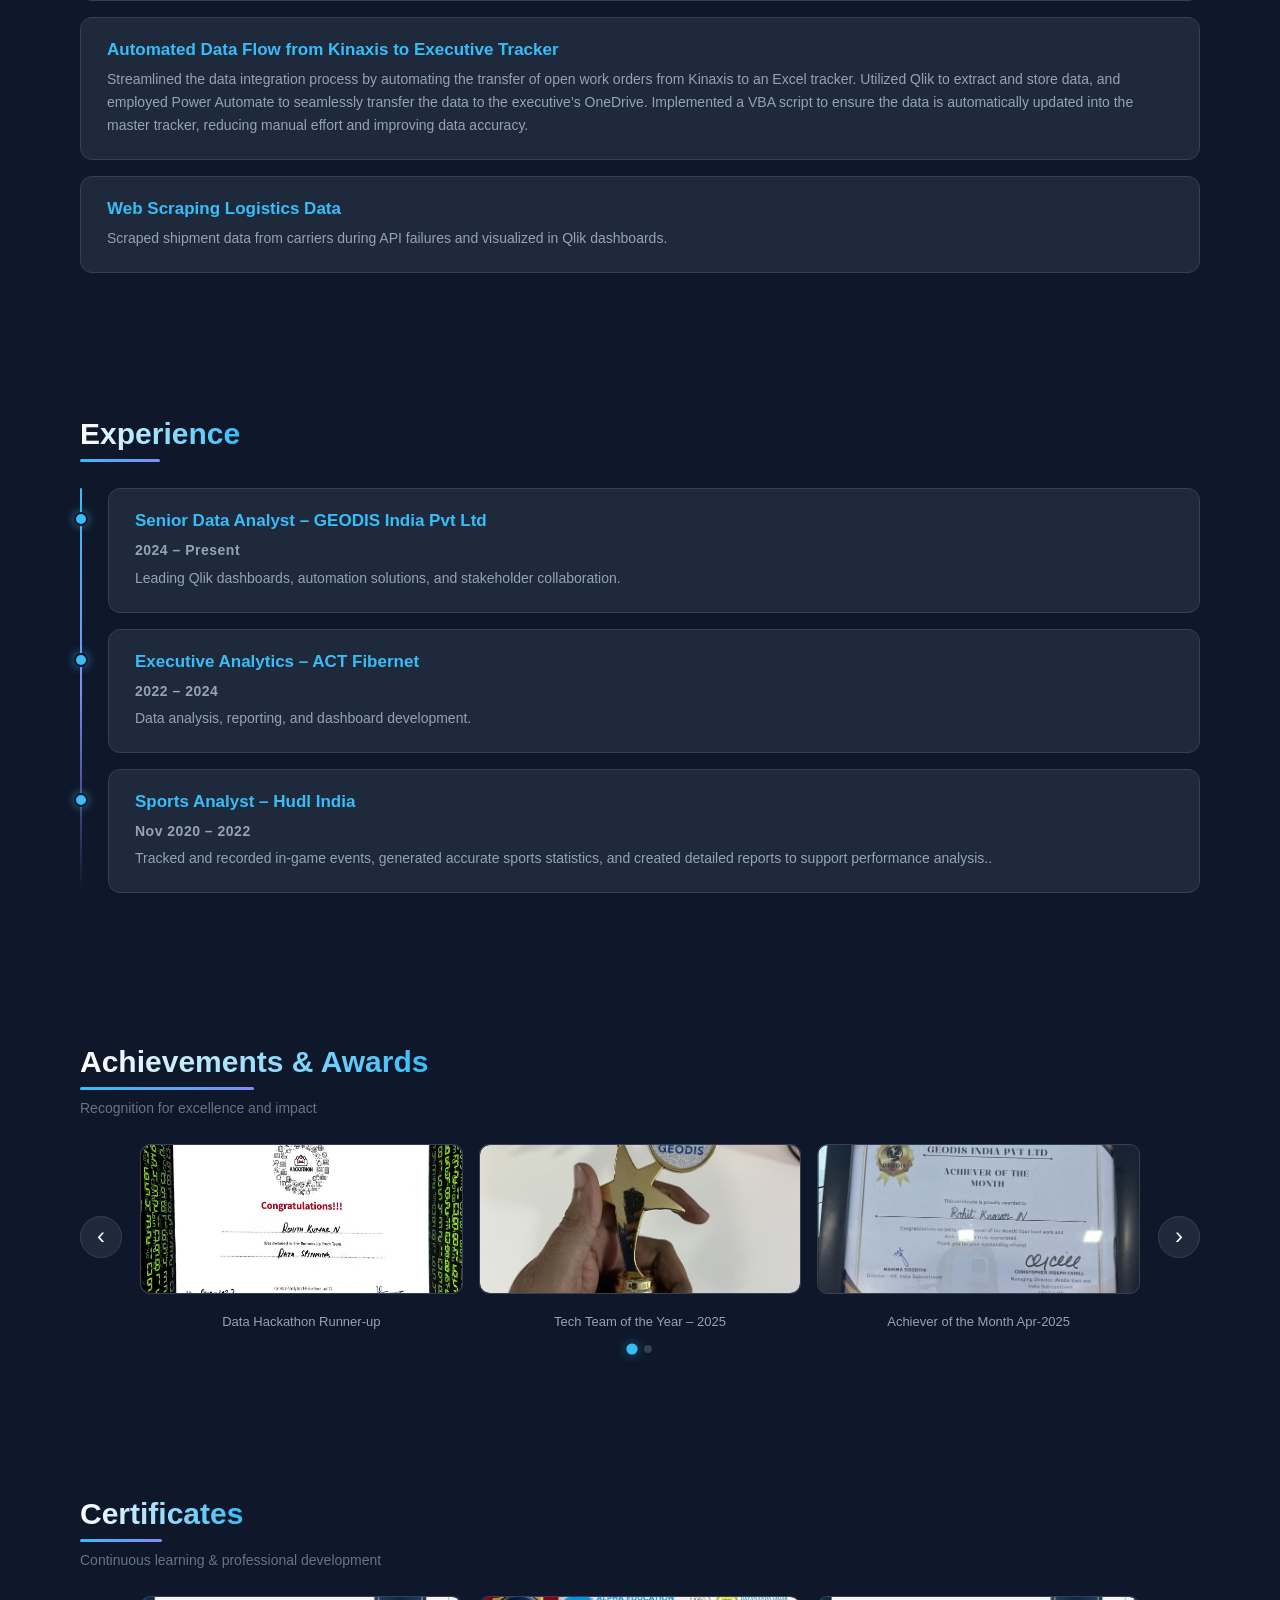
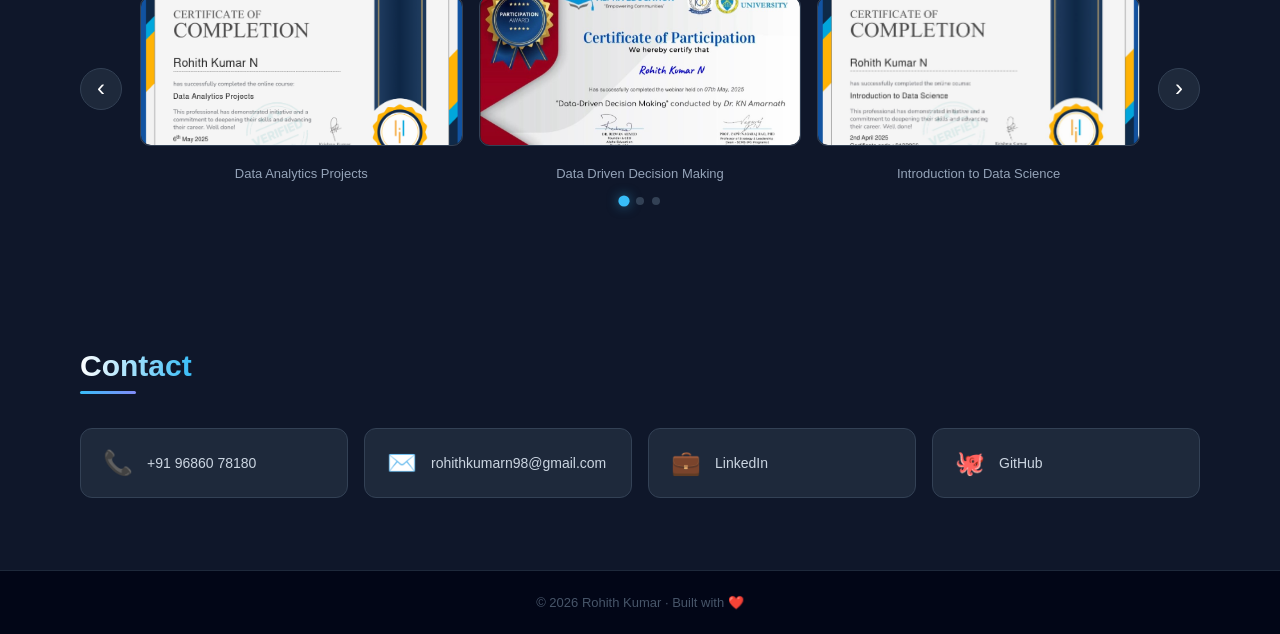
==== commit 7ec690cb: "Update print statement from 'Hello' to 'Goodbye'" ====
--- a/index.html
+++ b/index.html
@@ -8,6 +8,7 @@
 </head>
 <body>
 
+    
 <!-- PARTICLE CANVAS -->
 <canvas id="particles"></canvas>
 
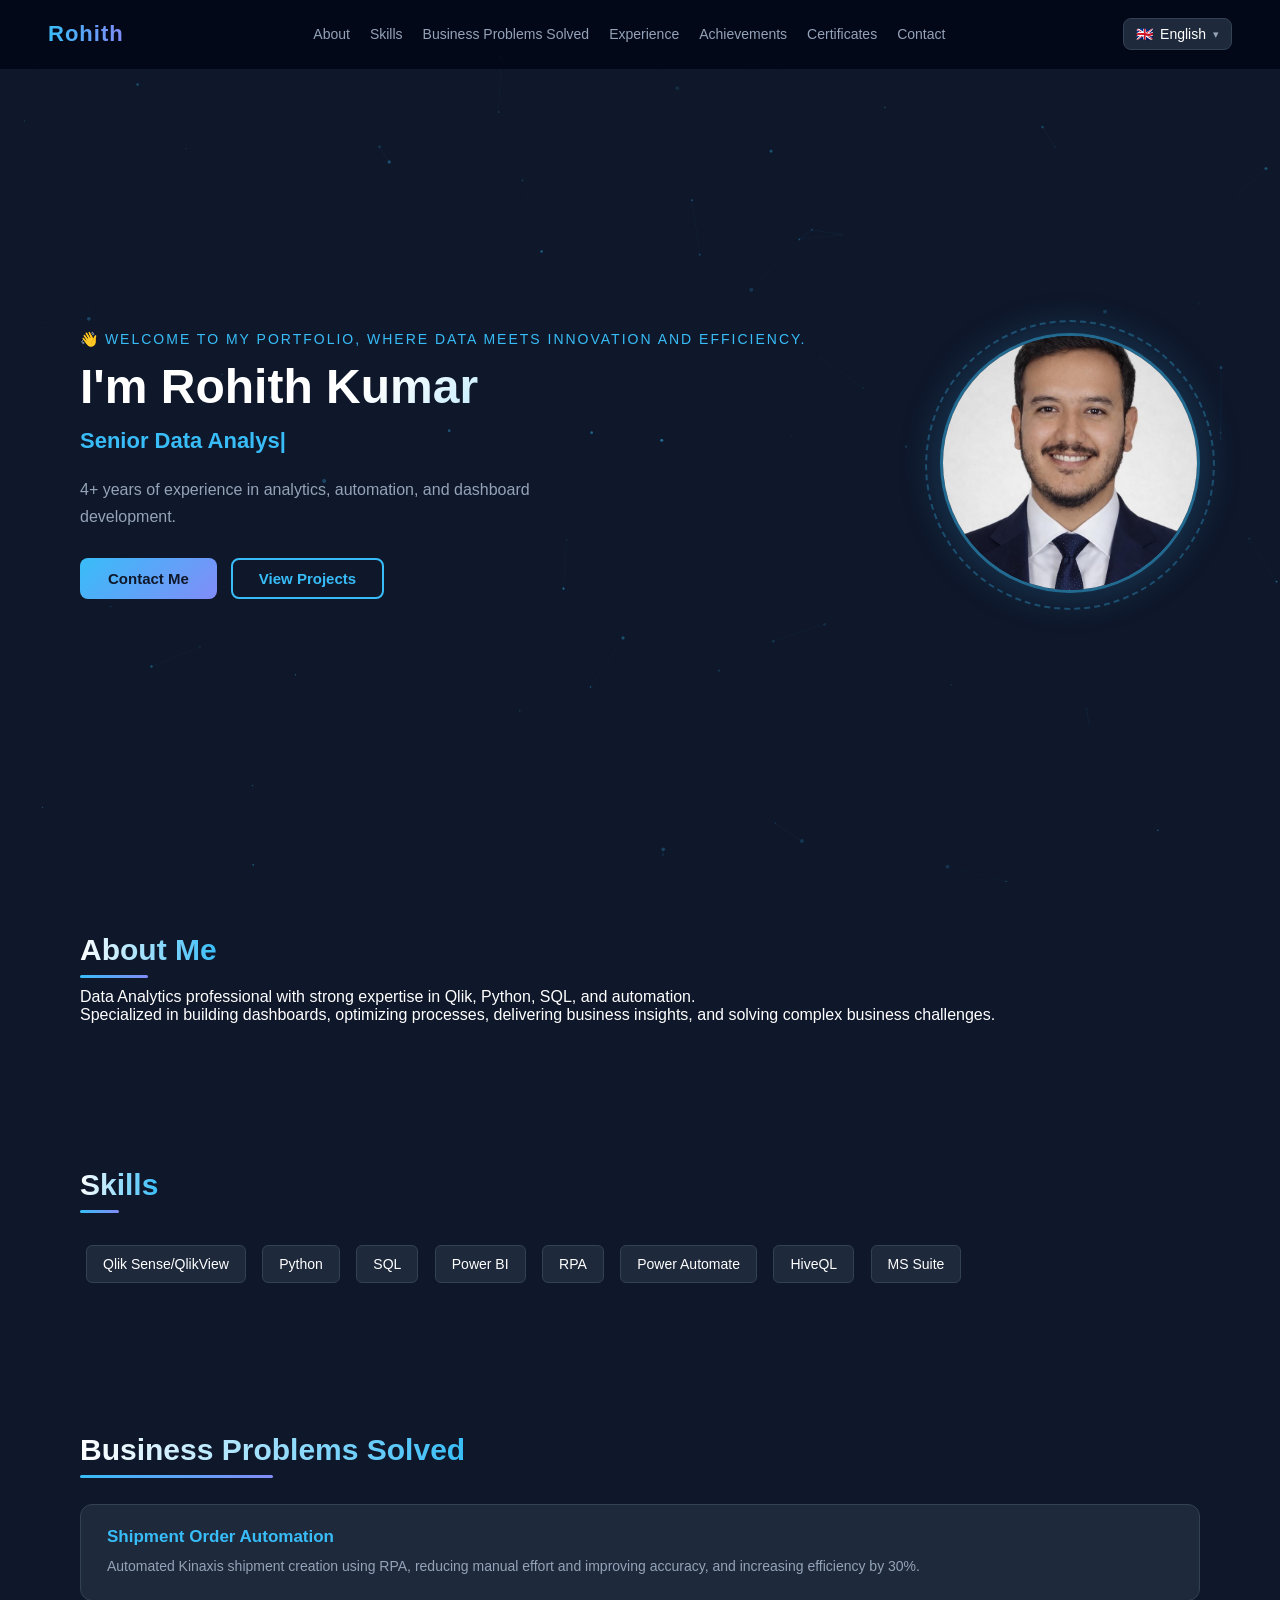
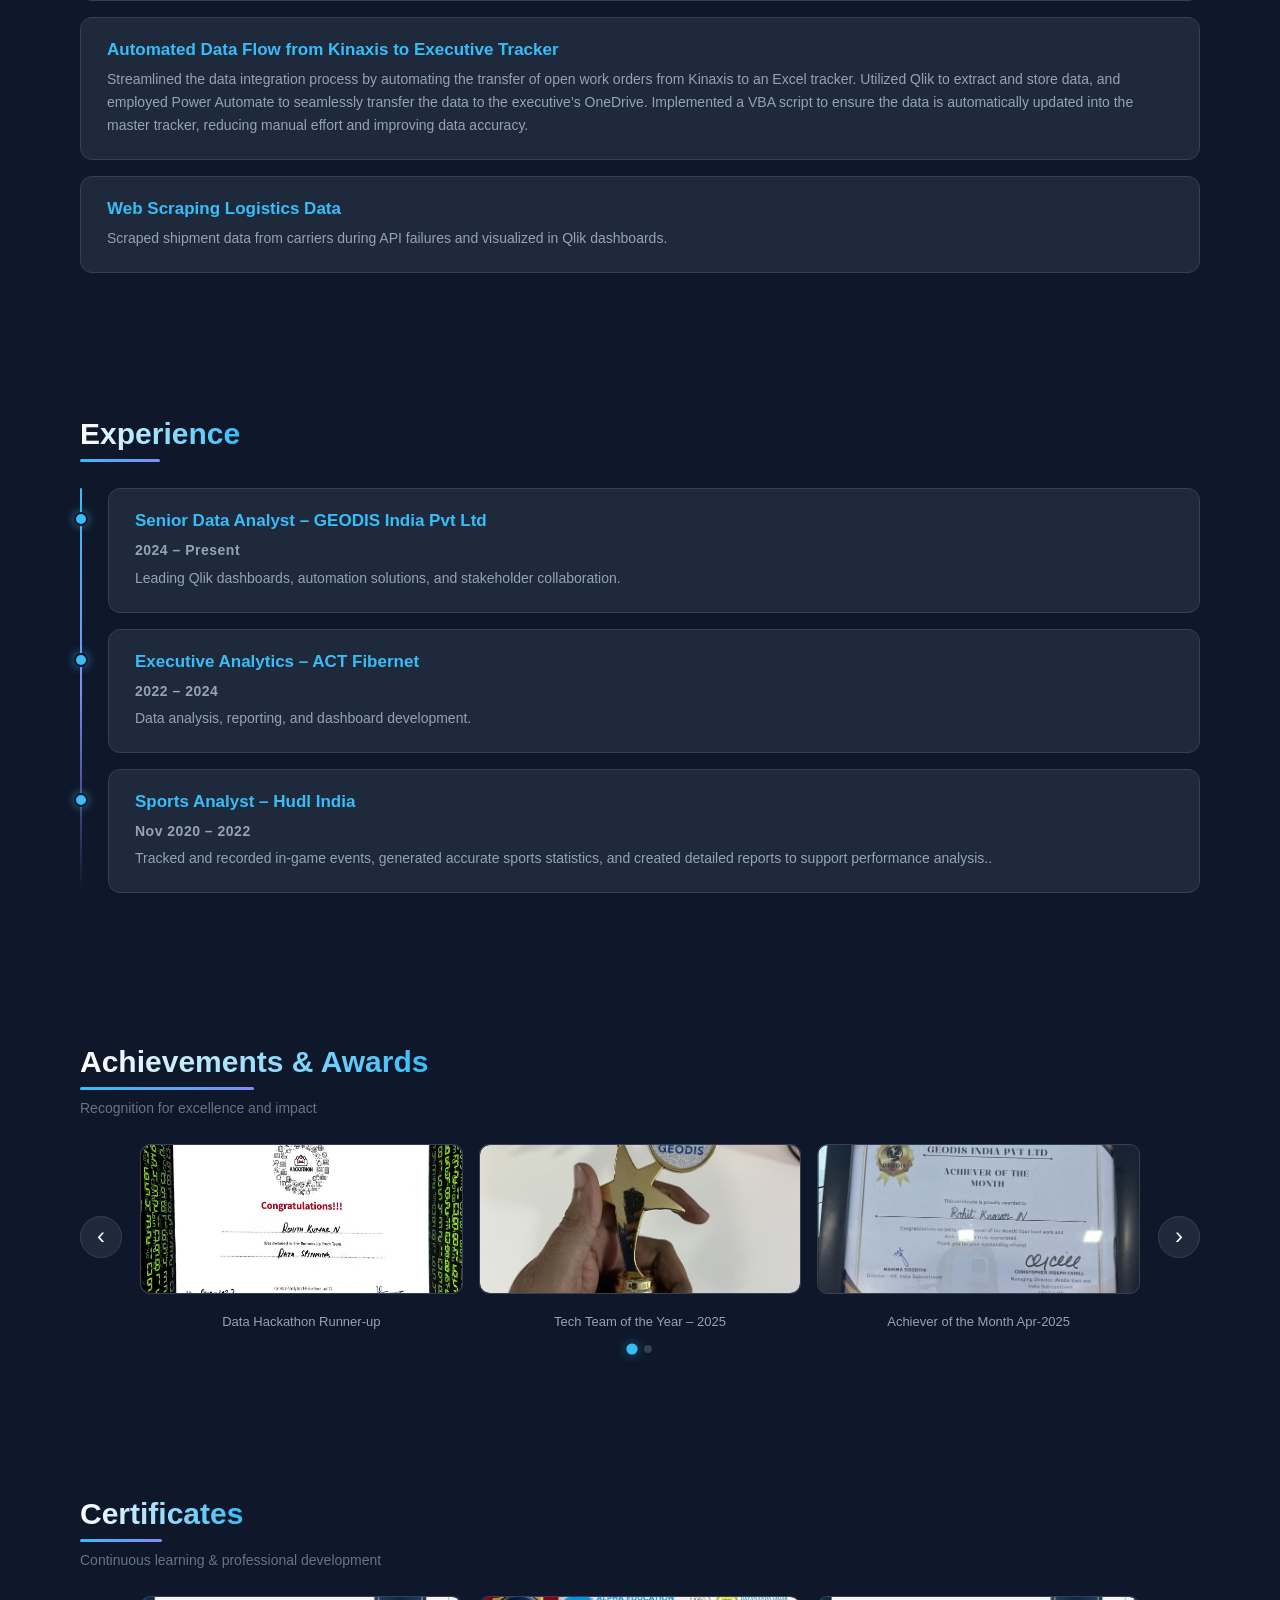
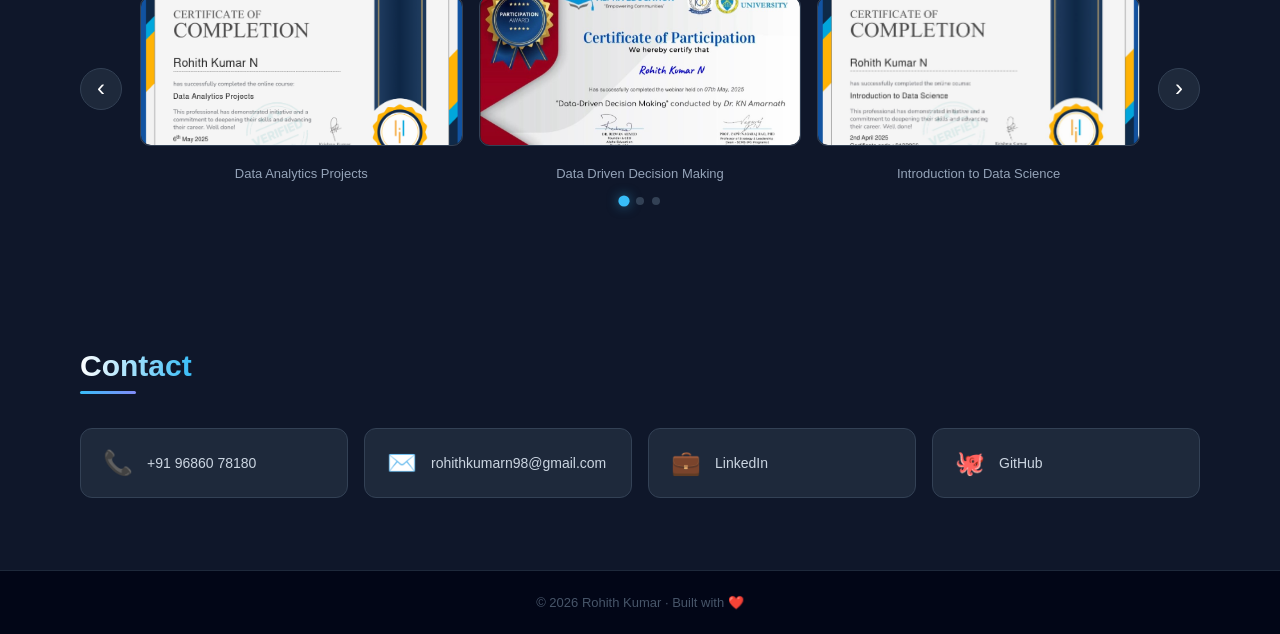
==== commit e1641b1c: "Update fmt.Println message from 'Hello' to 'Goodbye'" ====
--- a/index.html
+++ b/index.html
@@ -7,7 +7,7 @@
     <link rel="stylesheet" href="style.css">
 </head>
 <body>
-
+ 
     
 <!-- PARTICLE CANVAS -->
 <canvas id="particles"></canvas>
--- a/style.css
+++ b/style.css
@@ -27,7 +27,7 @@
 
 /* All content sits above canvas */
 nav, section, footer { position: relative; }
-
+ 
 /* ════════════════════════════════════════════════════════
    NAV
 ════════════════════════════════════════════════════════ */
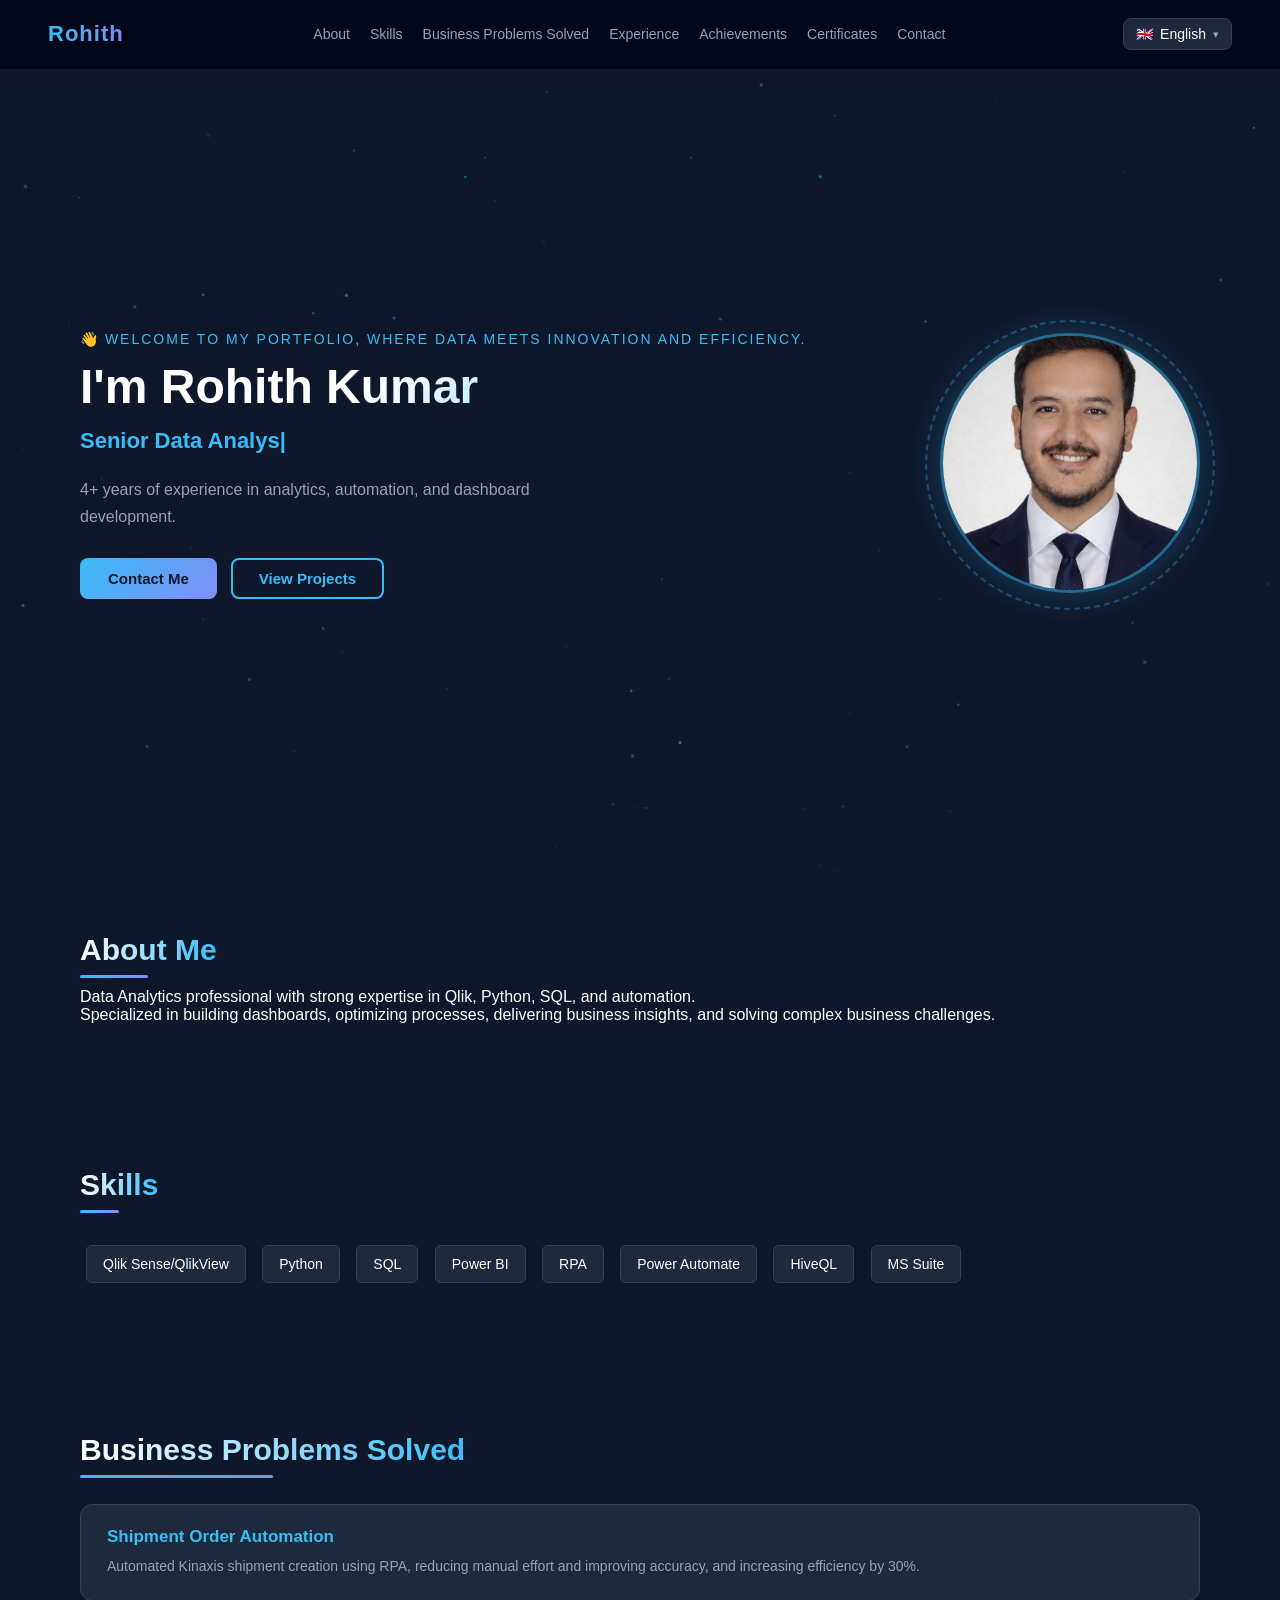
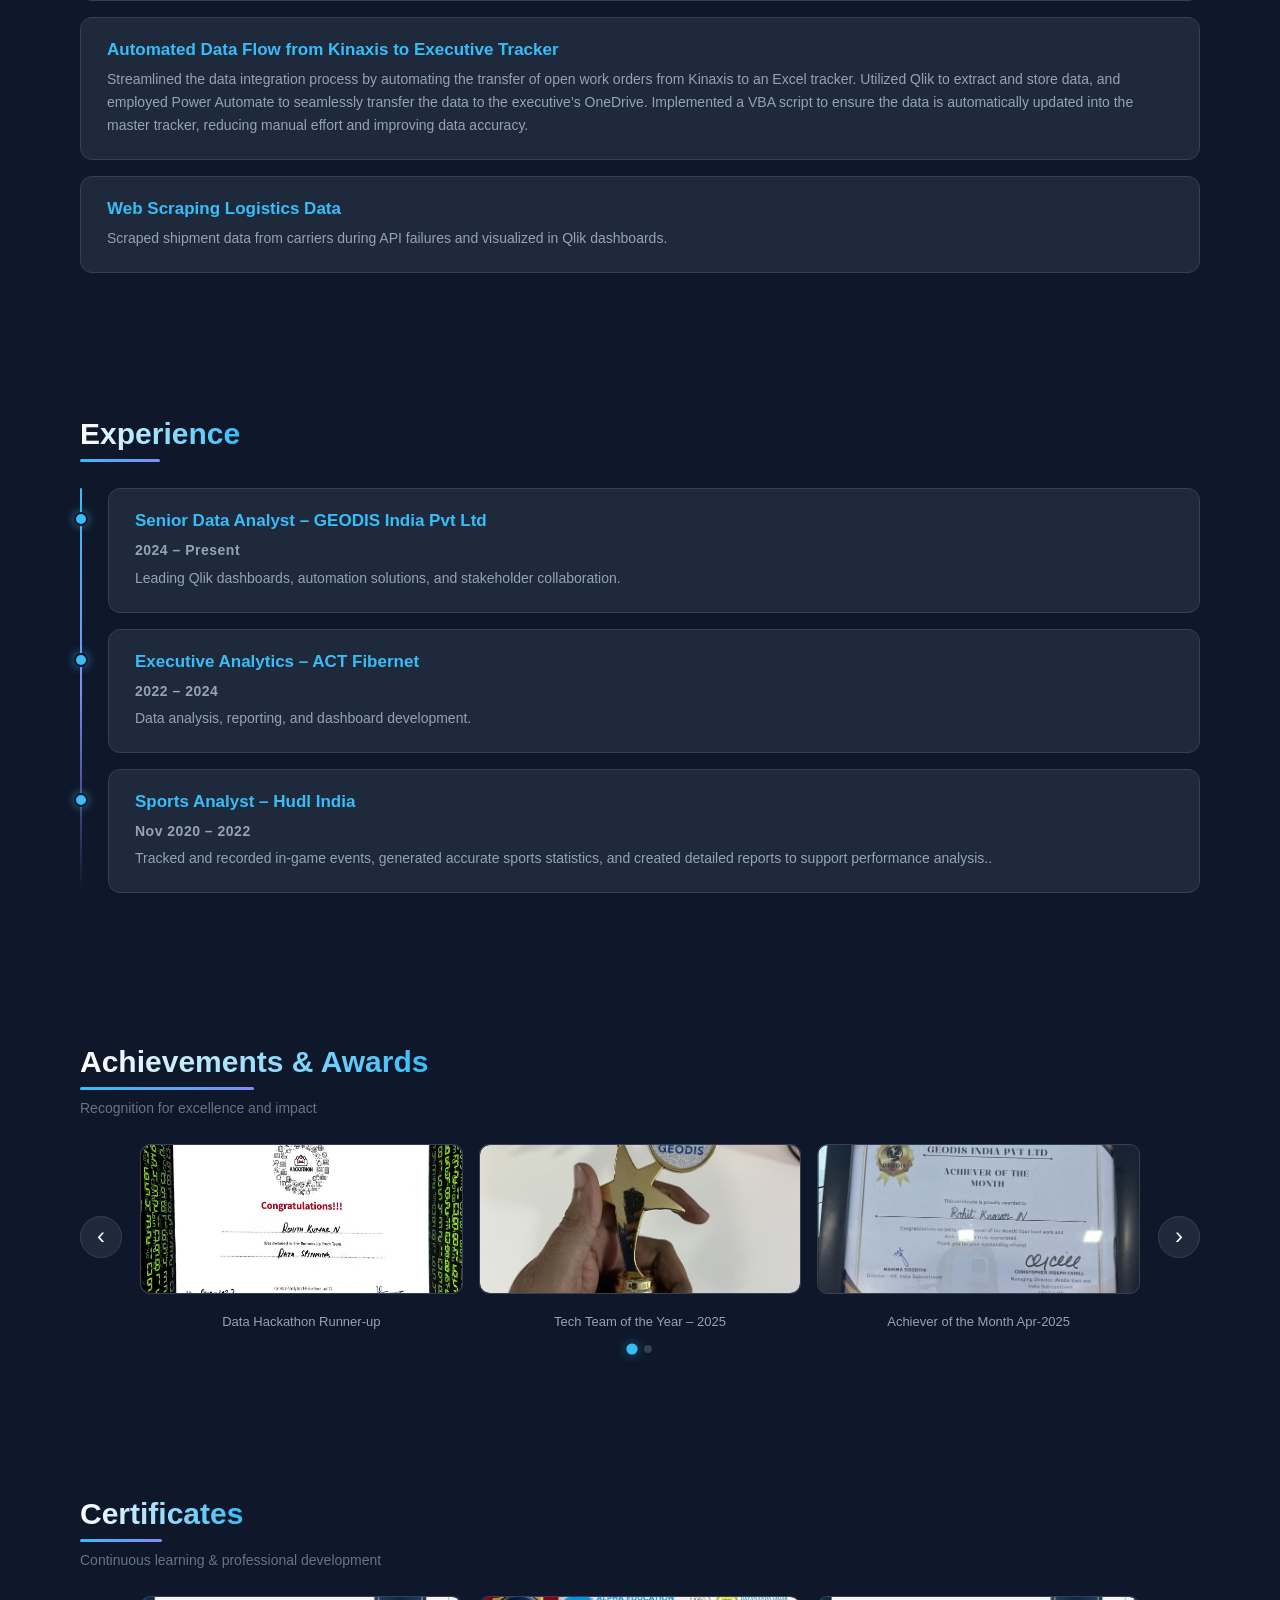
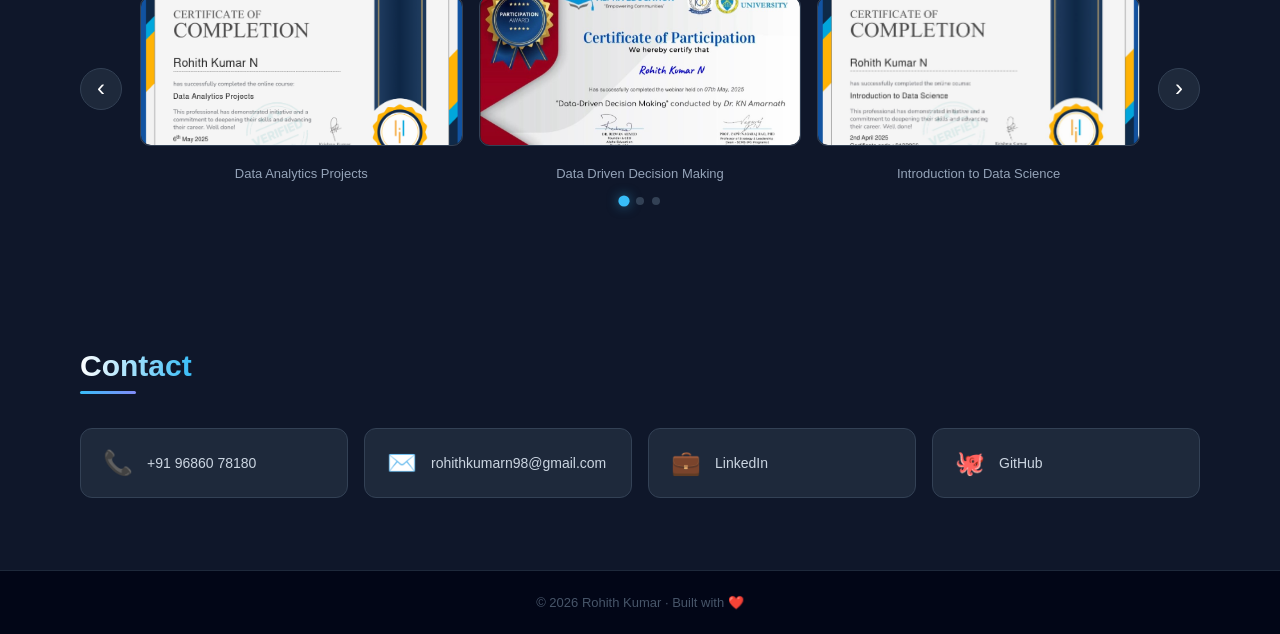
==== commit 5bb2457d: "hero tagline changes" ====
--- a/index.html
+++ b/index.html
@@ -42,7 +42,7 @@
 <!-- HERO -->
 <section class="hero">
     <div class="hero-text">
-        <p class="hero-eyebrow">👋 Welcome to my portfolio, where data meets innovation and efficiency.</p>
+        <p data-i18n="hero_tagline" class="hero-eyebrow">👋 Welcome to my portfolio, where data meets innovation and efficiency.</p>
         <h1 data-i18n="hero_greeting">I'm Rohith Kumar</h1>
         <h3 class="typewriter-wrap">
             <span id="typewriter"></span><span class="cursor">|</span>
